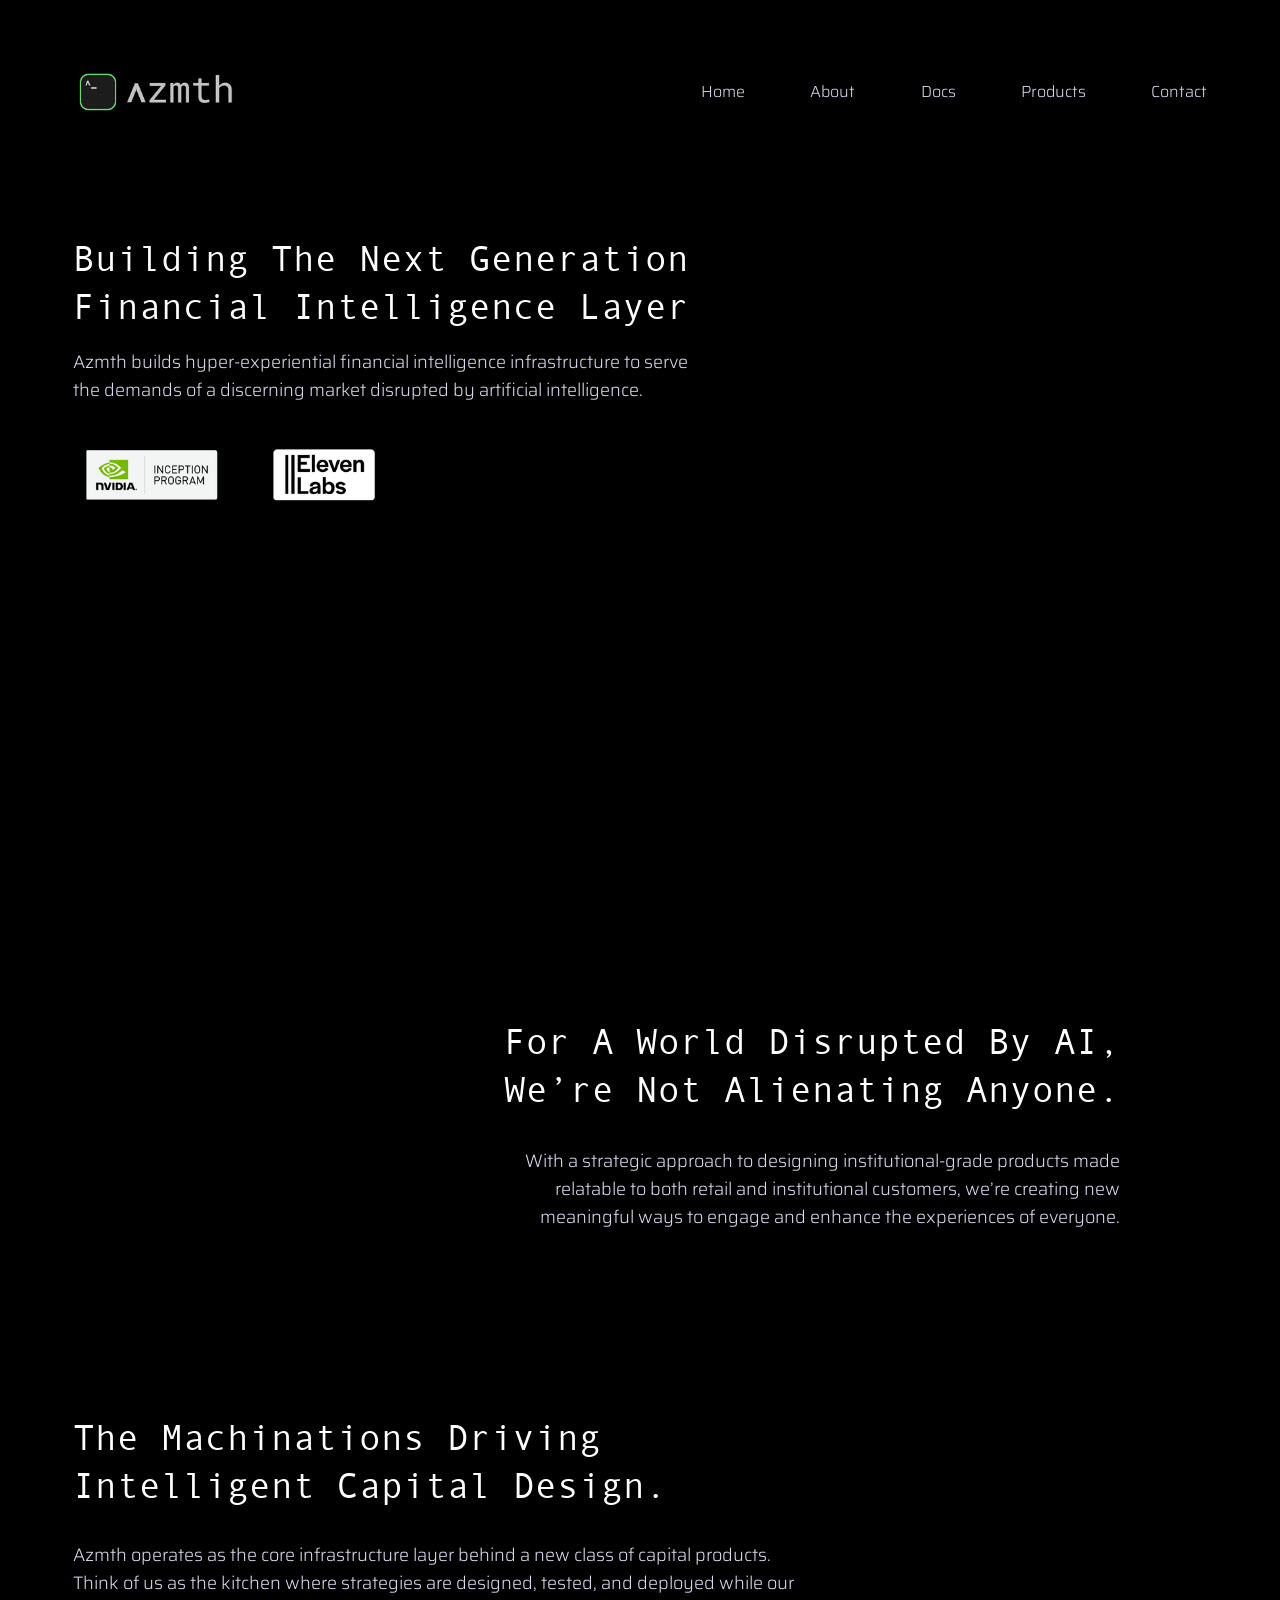
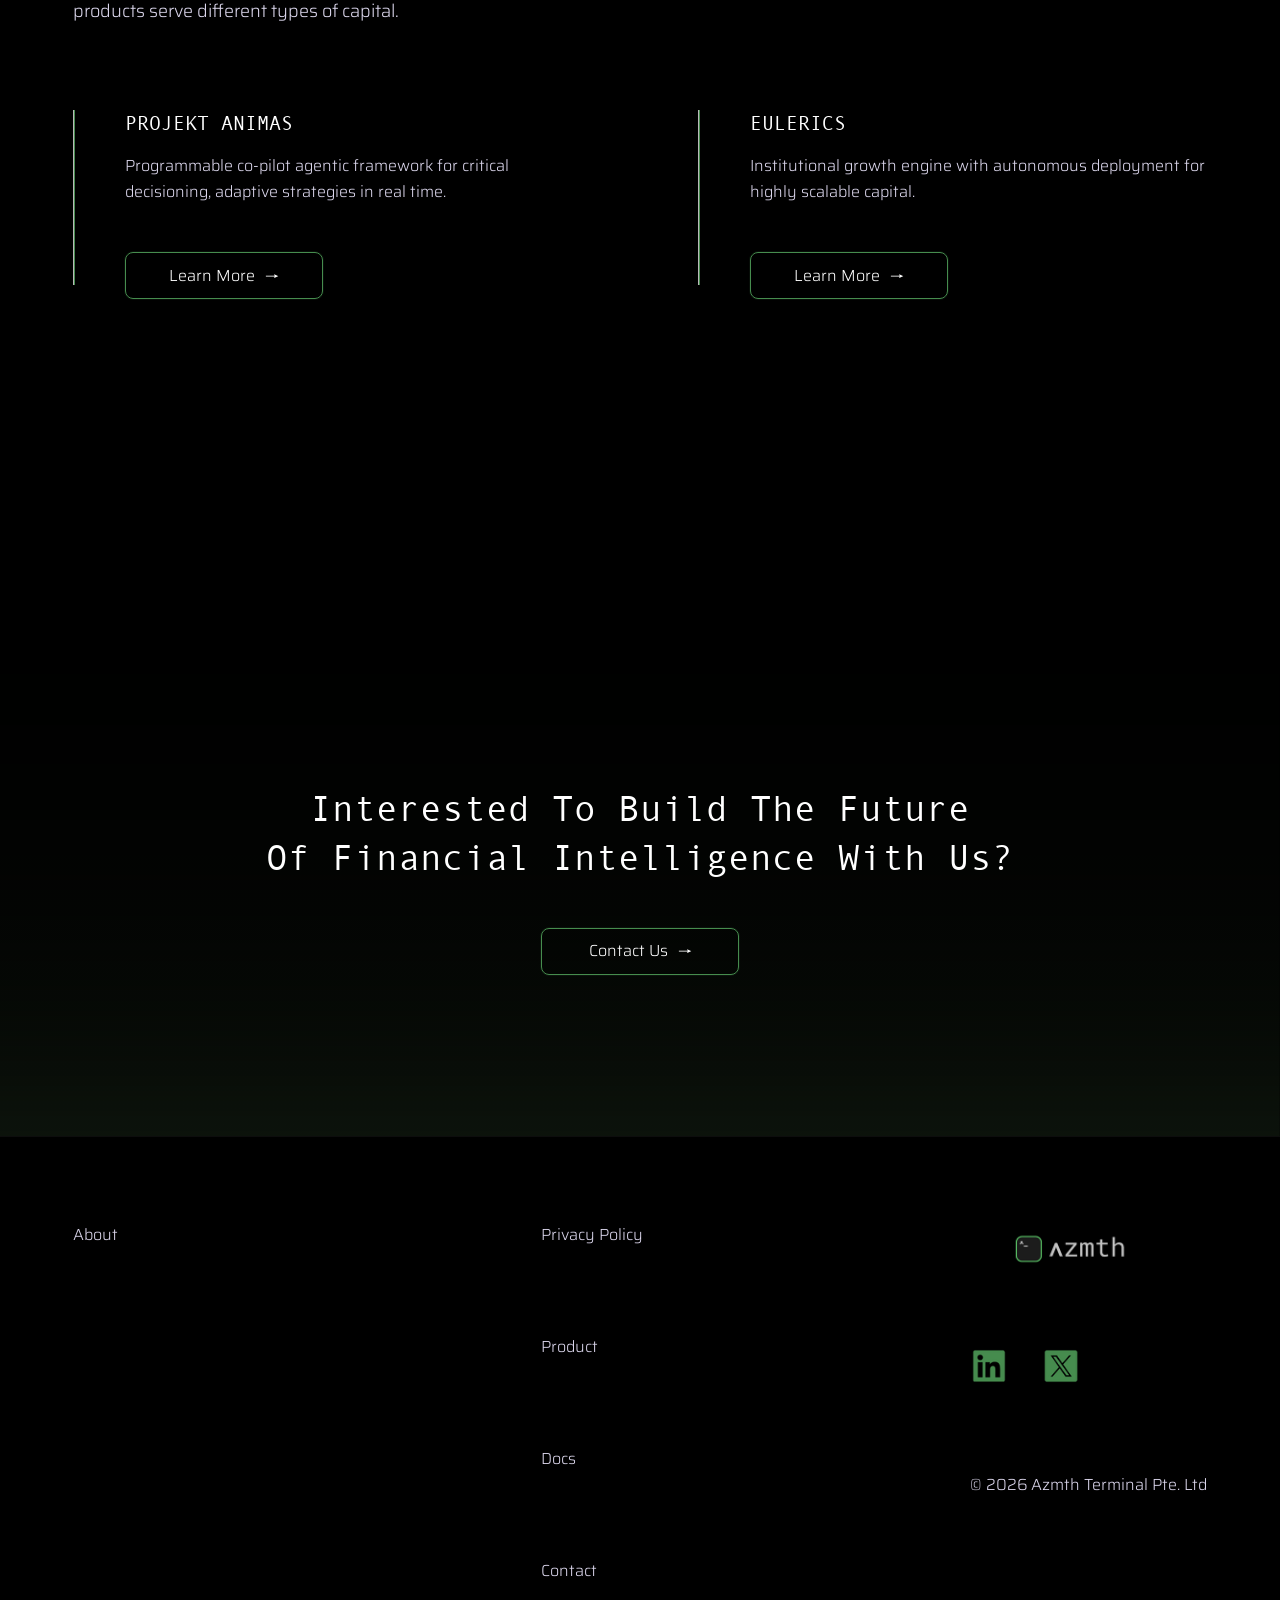
==== index.html @ 3da6b67f "fix social links" ====
<!DOCTYPE html>
<html lang="en">
<head>
  <meta charset="utf-8">
  <meta name="viewport" content="width=device-width, initial-scale=1">
  <title>Azmth</title>
  <meta name="description" content="Azmth builds hyper-experiential financial intelligence infrastructure for a market disrupted by artificial intelligence.">
  <meta property="og:title" content="Azmth">
  <meta property="og:description" content="Building the next generation financial intelligence layer.">
  <meta property="og:image" content="assets/azmth/azmth-logo.png">
  <meta property="og:type" content="website">
  <meta name="twitter:card" content="summary_large_image">
  <link rel="preload" href="fonts/andale/andalemono.ttf" as="font" type="font/ttf" crossorigin>
  <link rel="preload" href="fonts/saira/Saira-Light.ttf" as="font" type="font/ttf" crossorigin>
  <link rel="stylesheet" href="css/normalize.css">
  <link rel="stylesheet" href="css/webflow.css">
  <link rel="stylesheet" href="css/azimuth-terminal.webflow.css">
  <link rel="icon" href="images/favicon.png" type="image/png">
  <link rel="apple-touch-icon" href="images/webclip.png">
</head>
<body>
  <header class="site-header" aria-label="Primary navigation">
    <a class="brand" href="#home" aria-label="Azmth home">
      <img src="assets/azmth/azmth-logo.png" alt="Azmth">
    </a>
    <button class="nav-toggle" type="button" aria-label="Toggle navigation" aria-expanded="false">
      <span></span>
      <span></span>
    </button>
    <nav class="site-nav" aria-label="Main">
      <a href="#home">Home</a>
      <a href="#about">About</a>
      <a href="https://azmth.gitbook.io/azmth-terminal" target="_blank" rel="noreferrer">Docs</a>
      <a href="#products">Products</a>
      <a href="mailto:noone@azmth.ai">Contact</a>
    </nav>
  </header>

  <main id="home">
    <section class="hero-section" aria-labelledby="hero-title">
      <div class="hero-copy">
        <h1 id="hero-title"><span class="copy-line">Building The Next Generation</span><span class="copy-line">Financial Intelligence Layer</span></h1>
        <p><span class="copy-line">Azmth builds hyper-experiential financial intelligence infrastructure to serve</span><span class="copy-line">the demands of a discerning market disrupted by artificial intelligence.</span></p>
        <div class="partner-logos" aria-label="Partner logos">
          <img src="assets/azmth/nvidia-logo.png" alt="NVIDIA Inception Program">
          <img src="assets/azmth/elevenlabs-logo.png" alt="ElevenLabs">
        </div>
      </div>
      <div class="hero-mark" aria-hidden="true">
        <video src="assets/azmth/video-icon-loop.mp4" autoplay muted loop playsinline preload="auto"></video>
      </div>
    </section>

    <section id="about" class="statement-section" aria-labelledby="about-title">
      <div class="statement-copy">
        <h2 id="about-title"><span class="copy-line">For A World Disrupted By AI,</span><span class="copy-line">We&rsquo;re Not Alienating Anyone.</span></h2>
        <p><span class="copy-line">With a strategic approach to designing institutional-grade products made</span><span class="copy-line">relatable to both retail and institutional customers, we&rsquo;re creating new</span><span class="copy-line">meaningful ways to engage and enhance the experiences of everyone.</span></p>
      </div>
    </section>

    <section id="products" class="products-section" aria-labelledby="products-title">
      <div class="section-intro">
        <h2 id="products-title"><span class="copy-line">The Machinations Driving</span><span class="copy-line">Intelligent Capital Design.</span></h2>
        <p><span class="copy-line">Azmth operates as the core infrastructure layer behind a new class of capital products.</span><span class="copy-line">Think of us as the kitchen where strategies are designed, tested, and deployed while our</span><span class="copy-line">products serve different types of capital.</span></p>
      </div>
      <div class="product-grid">
        <article class="product-item">
          <h3>Projekt Animas</h3>
          <p>Programmable co-pilot agentic framework for critical decisioning, adaptive strategies in real time.</p>
          <a class="outline-button" href="mailto:noone@azmth.ai?subject=Projekt%20Animas">Learn More <span aria-hidden="true">&rarr;</span></a>
        </article>
        <article class="product-item">
          <h3>EULERICS</h3>
          <p>Institutional growth engine with autonomous deployment for highly scalable capital.</p>
          <a class="outline-button" href="mailto:noone@azmth.ai?subject=EULERICS">Learn More <span aria-hidden="true">&rarr;</span></a>
        </article>
      </div>
    </section>

    <section id="contact" class="contact-section" aria-labelledby="contact-title">
      <div class="contact-inner">
        <h2 id="contact-title"><span class="copy-line">Interested To Build The Future</span><span class="copy-line">Of Financial Intelligence With Us?</span></h2>
        <a class="outline-button" href="mailto:noone@azmth.ai">Contact Us <span aria-hidden="true">&rarr;</span></a>
      </div>
    </section>
  </main>

  <footer class="site-footer">
    <nav class="footer-column footer-column-primary" aria-label="Footer primary">
      <a href="#about">About</a>
    </nav>
    <nav class="footer-column footer-column-links" aria-label="Footer secondary">
      <a class="privacy-trigger" href="#privacy-policy">Privacy Policy</a>
      <a href="#products">Product</a>
      <a href="https://azmth.gitbook.io/azmth-terminal" target="_blank" rel="noreferrer">Docs</a>
      <a href="mailto:noone@azmth.ai">Contact</a>
    </nav>
    <div class="footer-brand">
      <img src="assets/azmth/azmth-logo.png" alt="Azmth">
      <div class="social-links" aria-label="Social links">
        <a href="https://www.linkedin.com/company/azmuth-terminal/posts/?feedView=all" target="_blank" rel="noreferrer" aria-label="LinkedIn"><img src="assets/azmth/linkedin-icon.png" alt=""></a>
        <a href="https://x.com/azmth_ai" target="_blank" rel="noreferrer" aria-label="X"><img src="assets/azmth/x-icon.png" alt=""></a>
      </div>
      <p>&copy; 2026 Azmth Terminal Pte. Ltd</p>
    </div>
  </footer>

  <div id="privacy-policy" class="privacy-dialog" role="dialog" aria-modal="true" aria-labelledby="privacy-title">
    <div class="privacy-dialog-inner">
      <a class="privacy-close" href="#" aria-label="Close privacy policy">&times;</a>
      <h2 id="privacy-title">Privacy Policy</h2>
      <p>Azmth Terminal Pte. Ltd respects your privacy. This site collects only the information needed to operate the website, respond to enquiries, and improve our services.</p>
      <p>If you contact us by email, we use your email address and message only to reply to your request. We do not sell personal information.</p>
      <p>For privacy questions, contact <a href="mailto:noone@azmth.ai">noone@azmth.ai</a>.</p>
    </div>
  </div>

  <script>
    const toggle = document.querySelector('.nav-toggle');
    const nav = document.querySelector('.site-nav');

    toggle.addEventListener('click', () => {
      const isOpen = toggle.getAttribute('aria-expanded') === 'true';
      toggle.setAttribute('aria-expanded', String(!isOpen));
      nav.classList.toggle('is-open', !isOpen);
    });

    nav.addEventListener('click', (event) => {
      if (event.target.tagName === 'A') {
        toggle.setAttribute('aria-expanded', 'false');
        nav.classList.remove('is-open');
      }
    });

  </script>
</body>
</html>
---- css/webflow.css ----
@font-face {
  font-family: 'webflow-icons';
  src: url("[data-uri]") format('truetype');
  font-weight: normal;
  font-style: normal;
}
[class^="w-icon-"],
[class*=" w-icon-"] {
  /* use !important to prevent issues with browser extensions that change fonts */
  font-family: 'webflow-icons' !important;
  speak: none;
  font-style: normal;
  font-weight: normal;
  font-variant: normal;
  text-transform: none;
  line-height: 1;
  /* Better Font Rendering =========== */
  -webkit-font-smoothing: antialiased;
  -moz-osx-font-smoothing: grayscale;
}
.w-icon-slider-right:before {
  content: "\e600";
}
.w-icon-slider-left:before {
  content: "\e601";
}
.w-icon-nav-menu:before {
  content: "\e602";
}
.w-icon-arrow-down:before,
.w-icon-dropdown-toggle:before {
  content: "\e603";
}
.w-icon-file-upload-remove:before {
  content: "\e900";
}
.w-icon-file-upload-icon:before {
  content: "\e903";
}
* {
  -webkit-box-sizing: border-box;
  -moz-box-sizing: border-box;
  box-sizing: border-box;
}
html {
  height: 100%;
}
body {
  margin: 0;
  min-height: 100%;
  background-color: #fff;
  font-family: Arial, sans-serif;
  font-size: 14px;
  line-height: 20px;
  color: #333;
}
img {
  max-width: 100%;
  vertical-align: middle;
  display: inline-block;
}
html.w-mod-touch * {
  background-attachment: scroll !important;
}
.w-block {
  display: block;
}
.w-inline-block {
  max-width: 100%;
  display: inline-block;
}
.w-clearfix:before,
.w-clearfix:after {
  content: " ";
  display: table;
  grid-column-start: 1;
  grid-row-start: 1;
  grid-column-end: 2;
  grid-row-end: 2;
}
.w-clearfix:after {
  clear: both;
}
.w-hidden {
  display: none;
}
.w-button {
  display: inline-block;
  padding: 9px 15px;
  background-color: #3898EC;
  color: white;
  border: 0;
  line-height: inherit;
  text-decoration: none;
  cursor: pointer;
  border-radius: 0;
}
input.w-button {
  -webkit-appearance: button;
}
html[data-w-dynpage] [data-w-cloak] {
  color: transparent !important;
}
.w-code-block {
  margin: unset;
}
pre.w-code-block code {
  all: inherit;
}
.w-optimization {
  display: contents;
}
.w-webflow-badge,
.w-webflow-badge > img {
  box-sizing: unset;
  width: unset;
  height: unset;
  max-height: unset;
  max-width: unset;
  min-height: unset;
  min-width: unset;
  margin: unset;
  padding: unset;
  float: unset;
  clear: unset;
  border: unset;
  border-radius: unset;
  background: unset;
  background-image: unset;
  background-position: unset;
  background-size: unset;
  background-repeat: unset;
  background-origin: unset;
  background-clip: unset;
  background-attachment: unset;
  background-color: unset;
  box-shadow: unset;
  transform: unset;
  transition: unset;
  direction: unset;
  font-family: unset;
  font-weight: unset;
  color: unset;
  font-size: unset;
  line-height: unset;
  font-style: unset;
  font-variant: unset;
  text-align: unset;
  letter-spacing: unset;
  text-decoration: unset;
  text-indent: unset;
  text-transform: unset;
  list-style-type: unset;
  text-shadow: unset;
  vertical-align: unset;
  cursor: unset;
  white-space: unset;
  word-break: unset;
  word-spacing: unset;
  word-wrap: unset;
}
.w-webflow-badge {
  position: fixed !important;
  display: inline-block !important;
  visibility: visible !important;
  opacity: 1 !important;
  z-index: 2147483647 !important;
  top: auto !important;
  right: 12px !important;
  bottom: 12px !important;
  left: auto !important;
  color: #aaadb0 !important;
  background-color: #fff !important;
  border-radius: 3px !important;
  padding: 6px !important;
  font-size: 12px !important;
  line-height: 14px !important;
  text-decoration: none !important;
  transform: none !important;
  margin: 0 !important;
  width: auto !important;
  height: auto !important;
  overflow: unset !important;
  white-space: nowrap;
  box-shadow: 0 0 0 1px rgba(0, 0, 0, 0.1), 0px 1px 3px rgba(0, 0, 0, 0.1);
  cursor: pointer;
}
.w-webflow-badge > img {
  position: unset;
  display: inline-block !important;
  visibility: unset !important;
  opacity: 1 !important;
  vertical-align: middle !important;
}
h1,
h2,
h3,
h4,
h5,
h6 {
  font-weight: bold;
  margin-bottom: 10px;
}
h1 {
  font-size: 38px;
  line-height: 44px;
  margin-top: 20px;
}
h2 {
  font-size: 32px;
  line-height: 36px;
  margin-top: 20px;
}
h3 {
  font-size: 24px;
  line-height: 30px;
  margin-top: 20px;
}
h4 {
  font-size: 18px;
  line-height: 24px;
  margin-top: 10px;
}
h5 {
  font-size: 14px;
  line-height: 20px;
  margin-top: 10px;
}
h6 {
  font-size: 12px;
  line-height: 18px;
  margin-top: 10px;
}
p {
  margin-top: 0;
  margin-bottom: 10px;
}
blockquote {
  margin: 0 0 10px 0;
  padding: 10px 20px;
  border-left: 5px solid #E2E2E2;
  font-size: 18px;
  line-height: 22px;
}
figure {
  margin: 0;
  margin-bottom: 10px;
}
figcaption {
  margin-top: 5px;
  text-align: center;
}
ul,
ol {
  margin-top: 0px;
  margin-bottom: 10px;
  padding-left: 40px;
}
.w-list-unstyled {
  padding-left: 0;
  list-style: none;
}
.w-embed:before,
.w-embed:after {
  content: " ";
  display: table;
  grid-column-start: 1;
  grid-row-start: 1;
  grid-column-end: 2;
  grid-row-end: 2;
}
.w-embed:after {
  clear: both;
}
.w-video {
  width: 100%;
  position: relative;
  padding: 0;
}
.w-video iframe,
.w-video object,
.w-video embed {
  position: absolute;
  top: 0;
  left: 0;
  width: 100%;
  height: 100%;
  border: none;
}
fieldset {
  padding: 0;
  margin: 0;
  border: 0;
}
button,
[type='button'],
[type='reset'] {
  border: 0;
  cursor: pointer;
  -webkit-appearance: button;
}
.w-form {
  margin: 0 0 15px;
}
.w-form-done {
  display: none;
  padding: 20px;
  text-align: center;
  background-color: #dddddd;
}
.w-form-fail {
  display: none;
  margin-top: 10px;
  padding: 10px;
  background-color: #ffdede;
}
label {
  display: block;
  margin-bottom: 5px;
  font-weight: bold;
}
.w-input,
.w-select {
  display: block;
  width: 100%;
  height: 38px;
  padding: 8px 12px;
  margin-bottom: 10px;
  font-size: 14px;
  line-height: 1.42857143;
  color: #333333;
  vertical-align: middle;
  background-color: #ffffff;
  border: 1px solid #cccccc;
}
.w-input::placeholder,
.w-select::placeholder {
  color: #999;
}
.w-input:focus,
.w-select:focus {
  border-color: #3898EC;
  outline: 0;
}
.w-input[disabled],
.w-select[disabled],
.w-input[readonly],
.w-select[readonly],
fieldset[disabled] .w-input,
fieldset[disabled] .w-select {
  cursor: not-allowed;
}
.w-input[disabled]:not(.w-input-disabled),
.w-select[disabled]:not(.w-input-disabled),
.w-input[readonly],
.w-select[readonly],
fieldset[disabled]:not(.w-input-disabled) .w-input,
fieldset[disabled]:not(.w-input-disabled) .w-select {
  background-color: #eeeeee;
}
textarea.w-input,
textarea.w-select {
  height: auto;
}
.w-select {
  background-color: #f3f3f3;
}
.w-select[multiple] {
  height: auto;
}
.w-form-label {
  display: inline-block;
  cursor: pointer;
  font-weight: normal;
  margin-bottom: 0px;
}
.w-radio {
  display: block;
  margin-bottom: 5px;
  padding-left: 20px;
}
.w-radio:before,
.w-radio:after {
  content: " ";
  display: table;
  grid-column-start: 1;
  grid-row-start: 1;
  grid-column-end: 2;
  grid-row-end: 2;
}
.w-radio:after {
  clear: both;
}
.w-radio-input {
  margin: 4px 0 0;
  line-height: normal;
  float: left;
  margin-left: -20px;
}
.w-radio-input {
  margin-top: 3px;
}
.w-file-upload {
  display: block;
  margin-bottom: 10px;
}
.w-file-upload-input {
  width: 0.1px;
  height: 0.1px;
  opacity: 0;
  overflow: hidden;
  position: absolute;
  z-index: -100;
}
.w-file-upload-default,
.w-file-upload-uploading,
.w-file-upload-success {
  display: inline-block;
  color: #333333;
}
.w-file-upload-error {
  display: block;
  margin-top: 10px;
}
.w-file-upload-default.w-hidden,
.w-file-upload-uploading.w-hidden,
.w-file-upload-error.w-hidden,
.w-file-upload-success.w-hidden {
  display: none;
}
.w-file-upload-uploading-btn {
  display: flex;
  font-size: 14px;
  font-weight: normal;
  cursor: pointer;
  margin: 0;
  padding: 8px 12px;
  border: 1px solid #cccccc;
  background-color: #fafafa;
}
.w-file-upload-file {
  display: flex;
  flex-grow: 1;
  justify-content: space-between;
  margin: 0;
  padding: 8px 9px 8px 11px;
  border: 1px solid #cccccc;
  background-color: #fafafa;
}
.w-file-upload-file-name {
  font-size: 14px;
  font-weight: normal;
  display: block;
}
.w-file-remove-link {
  margin-top: 3px;
  margin-left: 10px;
  width: auto;
  height: auto;
  padding: 3px;
  display: block;
  cursor: pointer;
}
.w-icon-file-upload-remove {
  margin: auto;
  font-size: 10px;
}
.w-file-upload-error-msg {
  display: inline-block;
  color: #ea384c;
  padding: 2px 0;
}
.w-file-upload-info {
  display: inline-block;
  line-height: 38px;
  padding: 0 12px;
}
.w-file-upload-label {
  display: inline-block;
  font-size: 14px;
  font-weight: normal;
  cursor: pointer;
  margin: 0;
  padding: 8px 12px;
  border: 1px solid #cccccc;
  background-color: #fafafa;
}
.w-icon-file-upload-icon,
.w-icon-file-upload-uploading {
  display: inline-block;
  margin-right: 8px;
  width: 20px;
}
.w-icon-file-upload-uploading {
  height: 20px;
}
.w-container {
  margin-left: auto;
  margin-right: auto;
  max-width: 940px;
}
.w-container:before,
.w-container:after {
  content: " ";
  display: table;
  grid-column-start: 1;
  grid-row-start: 1;
  grid-column-end: 2;
  grid-row-end: 2;
}
.w-container:after {
  clear: both;
}
.w-container .w-row {
  margin-left: -10px;
  margin-right: -10px;
}
.w-row:before,
.w-row:after {
  content: " ";
  display: table;
  grid-column-start: 1;
  grid-row-start: 1;
  grid-column-end: 2;
  grid-row-end: 2;
}
.w-row:after {
  clear: both;
}
.w-row .w-row {
  margin-left: 0;
  margin-right: 0;
}
.w-col {
  position: relative;
  float: left;
  width: 100%;
  min-height: 1px;
  padding-left: 10px;
  padding-right: 10px;
}
.w-col .w-col {
  padding-left: 0;
  padding-right: 0;
}
.w-col-1 {
  width: 8.33333333%;
}
.w-col-2 {
  width: 16.66666667%;
}
.w-col-3 {
  width: 25%;
}
.w-col-4 {
  width: 33.33333333%;
}
.w-col-5 {
  width: 41.66666667%;
}
.w-col-6 {
  width: 50%;
}
.w-col-7 {
  width: 58.33333333%;
}
.w-col-8 {
  width: 66.66666667%;
}
.w-col-9 {
  width: 75%;
}
.w-col-10 {
  width: 83.33333333%;
}
.w-col-11 {
  width: 91.66666667%;
}
.w-col-12 {
  width: 100%;
}
.w-hidden-main {
  display: none !important;
}
@media screen and (max-width: 991px) {
  .w-container {
    max-width: 728px;
  }
  .w-hidden-main {
    display: inherit !important;
  }
  .w-hidden-medium {
    display: none !important;
  }
  .w-col-medium-1 {
    width: 8.33333333%;
  }
  .w-col-medium-2 {
    width: 16.66666667%;
  }
  .w-col-medium-3 {
    width: 25%;
  }
  .w-col-medium-4 {
    width: 33.33333333%;
  }
  .w-col-medium-5 {
    width: 41.66666667%;
  }
  .w-col-medium-6 {
    width: 50%;
  }
  .w-col-medium-7 {
    width: 58.33333333%;
  }
  .w-col-medium-8 {
    width: 66.66666667%;
  }
  .w-col-medium-9 {
    width: 75%;
  }
  .w-col-medium-10 {
    width: 83.33333333%;
  }
  .w-col-medium-11 {
    width: 91.66666667%;
  }
  .w-col-medium-12 {
    width: 100%;
  }
  .w-col-stack {
    width: 100%;
    left: auto;
    right: auto;
  }
}
@media screen and (max-width: 767px) {
  .w-hidden-main {
    display: inherit !important;
  }
  .w-hidden-medium {
    display: inherit !important;
  }
  .w-hidden-small {
    display: none !important;
  }
  .w-row,
  .w-container .w-row {
    margin-left: 0;
    margin-right: 0;
  }
  .w-col {
    width: 100%;
    left: auto;
    right: auto;
  }
  .w-col-small-1 {
    width: 8.33333333%;
  }
  .w-col-small-2 {
    width: 16.66666667%;
  }
  .w-col-small-3 {
    width: 25%;
  }
  .w-col-small-4 {
    width: 33.33333333%;
  }
  .w-col-small-5 {
    width: 41.66666667%;
  }
  .w-col-small-6 {
    width: 50%;
  }
  .w-col-small-7 {
    width: 58.33333333%;
  }
  .w-col-small-8 {
    width: 66.66666667%;
  }
  .w-col-small-9 {
    width: 75%;
  }
  .w-col-small-10 {
    width: 83.33333333%;
  }
  .w-col-small-11 {
    width: 91.66666667%;
  }
  .w-col-small-12 {
    width: 100%;
  }
}
@media screen and (max-width: 479px) {
  .w-container {
    max-width: none;
  }
  .w-hidden-main {
    display: inherit !important;
  }
  .w-hidden-medium {
    display: inherit !important;
  }
  .w-hidden-small {
    display: inherit !important;
  }
  .w-hidden-tiny {
    display: none !important;
  }
  .w-col {
    width: 100%;
  }
  .w-col-tiny-1 {
    width: 8.33333333%;
  }
  .w-col-tiny-2 {
    width: 16.66666667%;
  }
  .w-col-tiny-3 {
    width: 25%;
  }
  .w-col-tiny-4 {
    width: 33.33333333%;
  }
  .w-col-tiny-5 {
    width: 41.66666667%;
  }
  .w-col-tiny-6 {
    width: 50%;
  }
  .w-col-tiny-7 {
    width: 58.33333333%;
  }
  .w-col-tiny-8 {
    width: 66.66666667%;
  }
  .w-col-tiny-9 {
    width: 75%;
  }
  .w-col-tiny-10 {
    width: 83.33333333%;
  }
  .w-col-tiny-11 {
    width: 91.66666667%;
  }
  .w-col-tiny-12 {
    width: 100%;
  }
}
.w-widget {
  position: relative;
}
.w-widget-map {
  width: 100%;
  height: 400px;
}
.w-widget-map label {
  width: auto;
  display: inline;
}
.w-widget-map img {
  max-width: inherit;
}
.w-widget-map .gm-style-iw {
  text-align: center;
}
.w-widget-map .gm-style-iw > button {
  display: none !important;
}
.w-widget-twitter {
  overflow: hidden;
}
.w-widget-twitter-count-shim {
  display: inline-block;
  vertical-align: top;
  position: relative;
  width: 28px;
  height: 20px;
  text-align: center;
  background: white;
  border: #758696 solid 1px;
  border-radius: 3px;
}
.w-widget-twitter-count-shim * {
  pointer-events: none;
  user-select: none;
}
.w-widget-twitter-count-shim .w-widget-twitter-count-inner {
  position: relative;
  font-size: 15px;
  line-height: 12px;
  text-align: center;
  color: #999;
  font-family: serif;
}
.w-widget-twitter-count-shim .w-widget-twitter-count-clear {
  position: relative;
  display: block;
}
.w-widget-twitter-count-shim.w--large {
  width: 36px;
  height: 28px;
}
.w-widget-twitter-count-shim.w--large .w-widget-twitter-count-inner {
  font-size: 18px;
  line-height: 18px;
}
.w-widget-twitter-count-shim:not(.w--vertical) {
  margin-left: 5px;
  margin-right: 8px;
}
.w-widget-twitter-count-shim:not(.w--vertical).w--large {
  margin-left: 6px;
}
.w-widget-twitter-count-shim:not(.w--vertical):before,
.w-widget-twitter-count-shim:not(.w--vertical):after {
  top: 50%;
  left: 0;
  border: solid transparent;
  content: ' ';
  height: 0;
  width: 0;
  position: absolute;
  pointer-events: none;
}
.w-widget-twitter-count-shim:not(.w--vertical):before {
  border-color: rgba(117, 134, 150, 0);
  border-right-color: #5d6c7b;
  border-width: 4px;
  margin-left: -9px;
  margin-top: -4px;
}
.w-widget-twitter-count-shim:not(.w--vertical).w--large:before {
  border-width: 5px;
  margin-left: -10px;
  margin-top: -5px;
}
.w-widget-twitter-count-shim:not(.w--vertical):after {
  border-color: rgba(255, 255, 255, 0);
  border-right-color: white;
  border-width: 4px;
  margin-left: -8px;
  margin-top: -4px;
}
.w-widget-twitter-count-shim:not(.w--vertical).w--large:after {
  border-width: 5px;
  margin-left: -9px;
  margin-top: -5px;
}
.w-widget-twitter-count-shim.w--vertical {
  width: 61px;
  height: 33px;
  margin-bottom: 8px;
}
.w-widget-twitter-count-shim.w--vertical:before,
.w-widget-twitter-count-shim.w--vertical:after {
  top: 100%;
  left: 50%;
  border: solid transparent;
  content: ' ';
  height: 0;
  width: 0;
  position: absolute;
  pointer-events: none;
}
.w-widget-twitter-count-shim.w--vertical:before {
  border-color: rgba(117, 134, 150, 0);
  border-top-color: #5d6c7b;
  border-width: 5px;
  margin-left: -5px;
}
.w-widget-twitter-count-shim.w--vertical:after {
  border-color: rgba(255, 255, 255, 0);
  border-top-color: white;
  border-width: 4px;
  margin-left: -4px;
}
.w-widget-twitter-count-shim.w--vertical .w-widget-twitter-count-inner {
  font-size: 18px;
  line-height: 22px;
}
.w-widget-twitter-count-shim.w--vertical.w--large {
  width: 76px;
}
.w-background-video {
  position: relative;
  overflow: hidden;
  height: 500px;
  color: white;
}
.w-background-video > video {
  background-size: cover;
  background-position: 50% 50%;
  position: absolute;
  margin: auto;
  width: 100%;
  height: 100%;
  right: -100%;
  bottom: -100%;
  top: -100%;
  left: -100%;
  object-fit: cover;
  z-index: -100;
}
.w-background-video > video::-webkit-media-controls-start-playback-button {
  display: none !important;
  -webkit-appearance: none;
}
.w-background-video--control {
  position: absolute;
  bottom: 1em;
  right: 1em;
  background-color: transparent;
  padding: 0;
}
.w-background-video--control > [hidden] {
  display: none !important;
}
.w-slider {
  position: relative;
  height: 300px;
  text-align: center;
  background: #dddddd;
  clear: both;
  -webkit-tap-highlight-color: rgba(0, 0, 0, 0);
  tap-highlight-color: rgba(0, 0, 0, 0);
}
.w-slider-mask {
  position: relative;
  display: block;
  overflow: hidden;
  z-index: 1;
  left: 0;
  right: 0;
  height: 100%;
  white-space: nowrap;
}
.w-slide {
  position: relative;
  display: inline-block;
  vertical-align: top;
  width: 100%;
  height: 100%;
  white-space: normal;
  text-align: left;
}
.w-slider-nav {
  position: absolute;
  z-index: 2;
  top: auto;
  right: 0;
  bottom: 0;
  left: 0;
  margin: auto;
  padding-top: 10px;
  height: 40px;
  text-align: center;
  -webkit-tap-highlight-color: rgba(0, 0, 0, 0);
  tap-highlight-color: rgba(0, 0, 0, 0);
}
.w-slider-nav.w-round > div {
  border-radius: 100%;
}
.w-slider-nav.w-num > div {
  width: auto;
  height: auto;
  padding: 0.2em 0.5em;
  font-size: inherit;
  line-height: inherit;
}
.w-slider-nav.w-shadow > div {
  box-shadow: 0 0 3px rgba(51, 51, 51, 0.4);
}
.w-slider-nav-invert {
  color: #fff;
}
.w-slider-nav-invert > div {
  background-color: rgba(34, 34, 34, 0.4);
}
.w-slider-nav-invert > div.w-active {
  background-color: #222;
}
.w-slider-dot {
  position: relative;
  display: inline-block;
  width: 1em;
  height: 1em;
  background-color: rgba(255, 255, 255, 0.4);
  cursor: pointer;
  margin: 0 3px 0.5em;
  transition: background-color 100ms, color 100ms;
}
.w-slider-dot.w-active {
  background-color: #fff;
}
.w-slider-dot:focus {
  outline: none;
  box-shadow: 0px 0px 0px 2px #fff;
}
.w-slider-dot:focus.w-active {
  box-shadow: none;
}
.w-slider-arrow-left,
.w-slider-arrow-right {
  position: absolute;
  width: 80px;
  top: 0;
  right: 0;
  bottom: 0;
  left: 0;
  margin: auto;
  cursor: pointer;
  overflow: hidden;
  color: white;
  font-size: 40px;
  -webkit-tap-highlight-color: rgba(0, 0, 0, 0);
  tap-highlight-color: rgba(0, 0, 0, 0);
  user-select: none;
}
.w-slider-arrow-left [class^='w-icon-'],
.w-slider-arrow-right [class^='w-icon-'],
.w-slider-arrow-left [class*=' w-icon-'],
.w-slider-arrow-right [class*=' w-icon-'] {
  position: absolute;
}
.w-slider-arrow-left:focus,
.w-slider-arrow-right:focus {
  outline: 0;
}
.w-slider-arrow-left {
  z-index: 3;
  right: auto;
}
.w-slider-arrow-right {
  z-index: 4;
  left: auto;
}
.w-icon-slider-left,
.w-icon-slider-right {
  top: 0;
  right: 0;
  bottom: 0;
  left: 0;
  margin: auto;
  width: 1em;
  height: 1em;
}
.w-slider-aria-label {
  border: 0;
  clip: rect(0 0 0 0);
  height: 1px;
  margin: -1px;
  overflow: hidden;
  padding: 0;
  position: absolute;
  width: 1px;
}
.w-slider-force-show {
  display: block !important;
}
.w-dropdown {
  display: inline-block;
  position: relative;
  text-align: left;
  margin-left: auto;
  margin-right: auto;
  z-index: 900;
}
.w-dropdown-btn,
.w-dropdown-toggle,
.w-dropdown-link {
  position: relative;
  vertical-align: top;
  text-decoration: none;
  color: #222222;
  padding: 20px;
  text-align: left;
  margin-left: auto;
  margin-right: auto;
  white-space: nowrap;
}
.w-dropdown-toggle {
  user-select: none;
  display: inline-block;
  cursor: pointer;
  padding-right: 40px;
}
.w-dropdown-toggle:focus {
  outline: 0;
}
.w-icon-dropdown-toggle {
  position: absolute;
  top: 0;
  right: 0;
  bottom: 0;
  margin: auto;
  margin-right: 20px;
  width: 1em;
  height: 1em;
}
.w-dropdown-list {
  position: absolute;
  background: #dddddd;
  display: none;
  min-width: 100%;
}
.w-dropdown-list.w--open {
  display: block;
}
.w-dropdown-link {
  padding: 10px 20px;
  display: block;
  color: #222222;
}
.w-dropdown-link.w--current {
  color: #0082f3;
}
.w-dropdown-link:focus {
  outline: 0;
}
@media screen and (max-width: 767px) {
  .w-nav-brand {
    padding-left: 10px;
  }
}
/**
 * ## Note
 * Safari (on both iOS and OS X) does not handle viewport units (vh, vw) well.
 * For example percentage units do not work on descendants of elements that
 * have any dimensions expressed in viewport units. It also doesn’t handle them at
 * all in `calc()`.
 */
/**
 * Wrapper around all lightbox elements
 *
 * 1. Since the lightbox can receive focus, IE also gives it an outline.
 * 2. Fixes flickering on Chrome when a transition is in progress
 *    underneath the lightbox.
 */
.w-lightbox-backdrop {
  cursor: auto;
  font-style: normal;
  letter-spacing: normal;
  list-style: disc;
  text-indent: 0;
  text-shadow: none;
  text-transform: none;
  visibility: visible;
  white-space: normal;
  word-break: normal;
  word-spacing: normal;
  word-wrap: normal;
  position: fixed;
  top: 0;
  right: 0;
  bottom: 0;
  left: 0;
  color: #fff;
  font-family: "Helvetica Neue", Helvetica, Ubuntu, "Segoe UI", Verdana, sans-serif;
  font-size: 17px;
  line-height: 1.2;
  font-weight: 300;
  text-align: center;
  background: rgba(0, 0, 0, 0.9);
  z-index: 2000;
  outline: 0;
  /* 1 */
  opacity: 0;
  -webkit-user-select: none;
  -moz-user-select: none;
  -webkit-tap-highlight-color: transparent;
  -webkit-transform: translate(0, 0);
  /* 2 */
}
/**
 * Neat trick to bind the rubberband effect to our canvas instead of the whole
 * document on iOS. It also prevents a bug that causes the document underneath to scroll.
 */
.w-lightbox-backdrop,
.w-lightbox-container {
  height: 100%;
  overflow: auto;
  -webkit-overflow-scrolling: touch;
}
.w-lightbox-content {
  position: relative;
  height: 100vh;
  overflow: hidden;
}
.w-lightbox-view {
  position: absolute;
  width: 100vw;
  height: 100vh;
  opacity: 0;
}
.w-lightbox-view:before {
  content: "";
  height: 100vh;
}
/* .w-lightbox-content */
.w-lightbox-group,
.w-lightbox-group .w-lightbox-view,
.w-lightbox-group .w-lightbox-view:before {
  height: 86vh;
}
.w-lightbox-frame,
.w-lightbox-view:before {
  display: inline-block;
  vertical-align: middle;
}
/*
 * 1. Remove default margin set by user-agent on the <figure> element.
 */
.w-lightbox-figure {
  position: relative;
  margin: 0;
  /* 1 */
}
.w-lightbox-group .w-lightbox-figure {
  cursor: pointer;
}
/**
 * IE adds image dimensions as width and height attributes on the IMG tag,
 * but we need both width and height to be set to auto to enable scaling.
 */
.w-lightbox-img {
  width: auto;
  height: auto;
  max-width: none;
}
/**
 * 1. Reset if style is set by user on "All Images"
 */
.w-lightbox-image {
  display: block;
  float: none;
  /* 1 */
  max-width: 100vw;
  max-height: 100vh;
}
.w-lightbox-group .w-lightbox-image {
  max-height: 86vh;
}
.w-lightbox-caption {
  position: absolute;
  right: 0;
  bottom: 0;
  left: 0;
  padding: 0.5em 1em;
  background: rgba(0, 0, 0, 0.4);
  text-align: left;
  text-overflow: ellipsis;
  white-space: nowrap;
  overflow: hidden;
}
.w-lightbox-embed {
  position: absolute;
  top: 0;
  right: 0;
  bottom: 0;
  left: 0;
  width: 100%;
  height: 100%;
}
.w-lightbox-control {
  position: absolute;
  top: 0;
  width: 4em;
  background-size: 24px;
  background-repeat: no-repeat;
  background-position: center;
  cursor: pointer;
  -webkit-transition: all 0.3s;
  transition: all 0.3s;
}
.w-lightbox-left {
  display: none;
  bottom: 0;
  left: 0;
  /* <svg xmlns="http://www.w3.org/2000/svg" viewBox="-20 0 24 40" width="24" height="40"><g transform="rotate(45)"><path d="m0 0h5v23h23v5h-28z" opacity=".4"/><path d="m1 1h3v23h23v3h-26z" fill="#fff"/></g></svg> */
  background-image: url("[data-uri]");
}
.w-lightbox-right {
  display: none;
  right: 0;
  bottom: 0;
  /* <svg xmlns="http://www.w3.org/2000/svg" viewBox="-4 0 24 40" width="24" height="40"><g transform="rotate(45)"><path d="m0-0h28v28h-5v-23h-23z" opacity=".4"/><path d="m1 1h26v26h-3v-23h-23z" fill="#fff"/></g></svg> */
  background-image: url("[data-uri]");
}
/*
 * Without specifying the with and height inside the SVG, all versions of IE render the icon too small.
 * The bug does not seem to manifest itself if the elements are tall enough such as the above arrows.
 * (http://stackoverflow.com/questions/16092114/background-size-differs-in-internet-explorer)
 */
.w-lightbox-close {
  right: 0;
  height: 2.6em;
  /* <svg xmlns="http://www.w3.org/2000/svg" viewBox="-4 0 18 17" width="18" height="17"><g transform="rotate(45)"><path d="m0 0h7v-7h5v7h7v5h-7v7h-5v-7h-7z" opacity=".4"/><path d="m1 1h7v-7h3v7h7v3h-7v7h-3v-7h-7z" fill="#fff"/></g></svg> */
  background-image: url("[data-uri]");
  background-size: 18px;
}
/**
 * 1. All IE versions add extra space at the bottom without this.
 */
.w-lightbox-strip {
  position: absolute;
  bottom: 0;
  left: 0;
  right: 0;
  padding: 0 1vh;
  line-height: 0;
  /* 1 */
  white-space: nowrap;
  overflow-x: auto;
  overflow-y: hidden;
}
/*
 * 1. We use content-box to avoid having to do `width: calc(10vh + 2vw)`
 *    which doesn’t work in Safari anyway.
 * 2. Chrome renders images pixelated when switching to GPU. Making sure
 *    the parent is also rendered on the GPU (by setting translate3d for
 *    example) fixes this behavior.
 */
.w-lightbox-item {
  display: inline-block;
  width: 10vh;
  padding: 2vh 1vh;
  box-sizing: content-box;
  /* 1 */
  cursor: pointer;
  -webkit-transform: translate3d(0, 0, 0);
  /* 2 */
}
.w-lightbox-active {
  opacity: 0.3;
}
.w-lightbox-thumbnail {
  position: relative;
  height: 10vh;
  background: #222;
  overflow: hidden;
}
.w-lightbox-thumbnail-image {
  position: absolute;
  top: 0;
  left: 0;
}
.w-lightbox-thumbnail .w-lightbox-tall {
  top: 50%;
  width: 100%;
  -webkit-transform: translate(0, -50%);
  transform: translate(0, -50%);
}
.w-lightbox-thumbnail .w-lightbox-wide {
  left: 50%;
  height: 100%;
  -webkit-transform: translate(-50%, 0);
  transform: translate(-50%, 0);
}
/*
 * Spinner
 *
 * Absolute pixel values are used to avoid rounding errors that would cause
 * the white spinning element to be misaligned with the track.
 */
.w-lightbox-spinner {
  position: absolute;
  top: 50%;
  left: 50%;
  box-sizing: border-box;
  width: 40px;
  height: 40px;
  margin-top: -20px;
  margin-left: -20px;
  border: 5px solid rgba(0, 0, 0, 0.4);
  border-radius: 50%;
  -webkit-animation: spin 0.8s infinite linear;
  animation: spin 0.8s infinite linear;
}
.w-lightbox-spinner:after {
  content: "";
  position: absolute;
  top: -4px;
  right: -4px;
  bottom: -4px;
  left: -4px;
  border: 3px solid transparent;
  border-bottom-color: #fff;
  border-radius: 50%;
}
/*
 * Utility classes
 */
.w-lightbox-hide {
  display: none;
}
.w-lightbox-noscroll {
  overflow: hidden;
}
@media (min-width: 768px) {
  .w-lightbox-content {
    height: 96vh;
    margin-top: 2vh;
  }
  .w-lightbox-view,
  .w-lightbox-view:before {
    height: 96vh;
  }
  /* .w-lightbox-content */
  .w-lightbox-group,
  .w-lightbox-group .w-lightbox-view,
  .w-lightbox-group .w-lightbox-view:before {
    height: 84vh;
  }
  .w-lightbox-image {
    max-width: 96vw;
    max-height: 96vh;
  }
  .w-lightbox-group .w-lightbox-image {
    max-width: 82.3vw;
    max-height: 84vh;
  }
  .w-lightbox-left,
  .w-lightbox-right {
    display: block;
    opacity: 0.5;
  }
  .w-lightbox-close {
    opacity: 0.8;
  }
  .w-lightbox-control:hover {
    opacity: 1;
  }
}
.w-lightbox-inactive,
.w-lightbox-inactive:hover {
  opacity: 0;
}
.w-richtext:before,
.w-richtext:after {
  content: " ";
  display: table;
  grid-column-start: 1;
  grid-row-start: 1;
  grid-column-end: 2;
  grid-row-end: 2;
}
.w-richtext:after {
  clear: both;
}
.w-richtext[contenteditable="true"]:before,
.w-richtext[contenteditable="true"]:after {
  white-space: initial;
}
.w-richtext ol,
.w-richtext ul {
  overflow: hidden;
}
.w-richtext .w-richtext-figure-selected.w-richtext-figure-type-video div:after,
.w-richtext .w-richtext-figure-selected[data-rt-type="video"] div:after {
  outline: 2px solid #2895f7;
}
.w-richtext .w-richtext-figure-selected.w-richtext-figure-type-image div,
.w-richtext .w-richtext-figure-selected[data-rt-type="image"] div {
  outline: 2px solid #2895f7;
}
.w-richtext figure.w-richtext-figure-type-video > div:after,
.w-richtext figure[data-rt-type="video"] > div:after {
  content: '';
  position: absolute;
  display: none;
  left: 0;
  top: 0;
  right: 0;
  bottom: 0;
}
.w-richtext figure {
  position: relative;
  max-width: 60%;
}
.w-richtext figure > div:before {
  cursor: default!important;
}
.w-richtext figure img {
  width: 100%;
}
.w-richtext figure figcaption.w-richtext-figcaption-placeholder {
  opacity: 0.6;
}
.w-richtext figure div {
  /* fix incorrectly sized selection border in the data manager */
  font-size: 0px;
  color: transparent;
}
.w-richtext figure.w-richtext-figure-type-image,
.w-richtext figure[data-rt-type="image"] {
  display: table;
}
.w-richtext figure.w-richtext-figure-type-image > div,
.w-richtext figure[data-rt-type="image"] > div {
  display: inline-block;
}
.w-richtext figure.w-richtext-figure-type-image > figcaption,
.w-richtext figure[data-rt-type="image"] > figcaption {
  display: table-caption;
  caption-side: bottom;
}
.w-richtext figure.w-richtext-figure-type-video,
.w-richtext figure[data-rt-type="video"] {
  width: 60%;
  height: 0;
}
.w-richtext figure.w-richtext-figure-type-video iframe,
.w-richtext figure[data-rt-type="video"] iframe {
  position: absolute;
  top: 0;
  left: 0;
  width: 100%;
  height: 100%;
}
.w-richtext figure.w-richtext-figure-type-video > div,
.w-richtext figure[data-rt-type="video"] > div {
  width: 100%;
}
.w-richtext figure.w-richtext-align-center {
  margin-right: auto;
  margin-left: auto;
  clear: both;
}
.w-richtext figure.w-richtext-align-center.w-richtext-figure-type-image > div,
.w-richtext figure.w-richtext-align-center[data-rt-type="image"] > div {
  max-width: 100%;
}
.w-richtext figure.w-richtext-align-normal {
  clear: both;
}
.w-richtext figure.w-richtext-align-fullwidth {
  width: 100%;
  max-width: 100%;
  text-align: center;
  clear: both;
  display: block;
  margin-right: auto;
  margin-left: auto;
}
.w-richtext figure.w-richtext-align-fullwidth > div {
  display: inline-block;
  /* padding-bottom is used for aspect ratios in video figures
      we want the div to inherit that so hover/selection borders in the designer-canvas
      fit right*/
  padding-bottom: inherit;
}
.w-richtext figure.w-richtext-align-fullwidth > figcaption {
  display: block;
}
.w-richtext figure.w-richtext-align-floatleft {
  float: left;
  margin-right: 15px;
  clear: none;
}
.w-richtext figure.w-richtext-align-floatright {
  float: right;
  margin-left: 15px;
  clear: none;
}
.w-nav {
  position: relative;
  background: #dddddd;
  z-index: 1000;
}
.w-nav:before,
.w-nav:after {
  content: " ";
  display: table;
  grid-column-start: 1;
  grid-row-start: 1;
  grid-column-end: 2;
  grid-row-end: 2;
}
.w-nav:after {
  clear: both;
}
.w-nav-brand {
  position: relative;
  float: left;
  text-decoration: none;
  color: #333333;
}
.w-nav-link {
  position: relative;
  display: inline-block;
  vertical-align: top;
  text-decoration: none;
  color: #222222;
  padding: 20px;
  text-align: left;
  margin-left: auto;
  margin-right: auto;
}
.w-nav-link.w--current {
  color: #0082f3;
}
.w-nav-menu {
  position: relative;
  float: right;
}
[data-nav-menu-open] {
  display: block !important;
  position: absolute;
  top: 100%;
  left: 0;
  right: 0;
  background: #C8C8C8;
  text-align: center;
  overflow: visible;
  min-width: 200px;
}
.w--nav-link-open {
  display: block;
  position: relative;
}
.w-nav-overlay {
  position: absolute;
  overflow: hidden;
  display: none;
  top: 100%;
  left: 0;
  right: 0;
  width: 100%;
}
.w-nav-overlay [data-nav-menu-open] {
  top: 0;
}
.w-nav[data-animation='over-left'] .w-nav-overlay {
  width: auto;
}
.w-nav[data-animation='over-left'] .w-nav-overlay,
.w-nav[data-animation='over-left'] [data-nav-menu-open] {
  right: auto;
  z-index: 1;
  top: 0;
}
.w-nav[data-animation='over-right'] .w-nav-overlay {
  width: auto;
}
.w-nav[data-animation='over-right'] .w-nav-overlay,
.w-nav[data-animation='over-right'] [data-nav-menu-open] {
  left: auto;
  z-index: 1;
  top: 0;
}
.w-nav-button {
  position: relative;
  float: right;
  padding: 18px;
  font-size: 24px;
  display: none;
  cursor: pointer;
  -webkit-tap-highlight-color: rgba(0, 0, 0, 0);
  tap-highlight-color: rgba(0, 0, 0, 0);
  user-select: none;
}
.w-nav-button:focus {
  outline: 0;
}
.w-nav-button.w--open {
  background-color: #C8C8C8;
  color: white;
}
.w-nav[data-collapse='all'] .w-nav-menu {
  display: none;
}
.w-nav[data-collapse='all'] .w-nav-button {
  display: block;
}
.w--nav-dropdown-open {
  display: block;
}
.w--nav-dropdown-toggle-open {
  display: block;
}
.w--nav-dropdown-list-open {
  position: static;
}
@media screen and (max-width: 991px) {
  .w-nav[data-collapse='medium'] .w-nav-menu {
    display: none;
  }
  .w-nav[data-collapse='medium'] .w-nav-button {
    display: block;
  }
}
@media screen and (max-width: 767px) {
  .w-nav[data-collapse='small'] .w-nav-menu {
    display: none;
  }
  .w-nav[data-collapse='small'] .w-nav-button {
    display: block;
  }
  .w-nav-brand {
    padding-left: 10px;
  }
}
@media screen and (max-width: 479px) {
  .w-nav[data-collapse='tiny'] .w-nav-menu {
    display: none;
  }
  .w-nav[data-collapse='tiny'] .w-nav-button {
    display: block;
  }
}
.w-tabs {
  position: relative;
}
.w-tabs:before,
.w-tabs:after {
  content: " ";
  display: table;
  grid-column-start: 1;
  grid-row-start: 1;
  grid-column-end: 2;
  grid-row-end: 2;
}
.w-tabs:after {
  clear: both;
}
.w-tab-menu {
  position: relative;
}
.w-tab-link {
  position: relative;
  display: inline-block;
  vertical-align: top;
  text-decoration: none;
  padding: 9px 30px;
  text-align: left;
  cursor: pointer;
  color: #222222;
  background-color: #dddddd;
}
.w-tab-link.w--current {
  background-color: #C8C8C8;
}
.w-tab-link:focus {
  outline: 0;
}
.w-tab-content {
  position: relative;
  display: block;
  overflow: hidden;
}
.w-tab-pane {
  position: relative;
  display: none;
}
.w--tab-active {
  display: block;
}
@media screen and (max-width: 479px) {
  .w-tab-link {
    display: block;
  }
}
.w-ix-emptyfix:after {
  content: "";
}
@keyframes spin {
  0% {
    transform: rotate(0deg);
  }
  100% {
    transform: rotate(360deg);
  }
}
.w-dyn-empty {
  padding: 10px;
  background-color: #dddddd;
}
.w-dyn-hide {
  display: none !important;
}
.w-dyn-bind-empty {
  display: none !important;
}
.w-condition-invisible {
  display: none !important;
}
.wf-layout-layout {
  display: grid;
}
.w-code-component > * {
  height: 100%;
  width: 100%;
  position: absolute;
  top: 0;
  left: 0;
}
---- css/azimuth-terminal.webflow.css ----
@font-face {
  font-family: "Andale Mono Local";
  src: url("../fonts/andale/andalemono.ttf") format("truetype");
  font-weight: 400;
  font-style: normal;
  font-display: swap;
}

@font-face {
  font-family: "Saira Local";
  src: url("../fonts/saira/Saira-Light.ttf") format("truetype");
  font-weight: 300;
  font-style: normal;
  font-display: swap;
}

@font-face {
  font-family: "Saira Local";
  src: url("../fonts/saira/Saira-Regular.ttf") format("truetype");
  font-weight: 400;
  font-style: normal;
  font-display: swap;
}

:root {
  --bg: #000000;
  --text: #ffffff;
  --muted: #ddd8ee;
  --green: #468c4e;
  --green-soft: rgba(70, 140, 78, 0.42);
  --page-pad: clamp(24px, 5.7vw, 108px);
  --content-max: 1710px;
}

* {
  box-sizing: border-box;
}

html {
  background: var(--bg);
  scroll-behavior: smooth;
}

body {
  min-width: 320px;
  margin: 0;
  color: var(--text);
  background: var(--bg);
  font-family: "Saira Local", Arial, sans-serif;
  font-weight: 300;
  letter-spacing: 0;
}

body::selection {
  color: #000000;
  background: #ffffff;
}

a {
  color: inherit;
  text-decoration: none;
}

img,
video {
  display: block;
  max-width: 100%;
}

.site-header {
  position: fixed;
  z-index: 20;
  top: 0;
  left: 0;
  right: 0;
  display: flex;
  align-items: center;
  justify-content: space-between;
  width: 100%;
  max-width: var(--content-max);
  margin: 0 auto;
  padding: 58px var(--page-pad) 18px;
  background: linear-gradient(180deg, #000000 0%, rgba(0, 0, 0, 0.86) 68%, rgba(0, 0, 0, 0) 100%);
}

.brand {
  width: clamp(150px, 13vw, 236px);
}

.site-nav {
  display: flex;
  align-items: center;
  gap: clamp(34px, 5.1vw, 92px);
  color: var(--muted);
  font-size: 16px;
  font-weight: 300;
  line-height: 1.1;
}

.site-nav a,
.site-footer a {
  transition: color 180ms ease, opacity 180ms ease;
}

.site-nav a:hover,
.site-footer a:hover {
  color: #ffffff;
}

.nav-toggle {
  display: none;
  width: 44px;
  height: 44px;
  padding: 0;
  border: 1px solid var(--green);
  border-radius: 8px;
  background: transparent;
}

.nav-toggle span {
  display: block;
  width: 20px;
  height: 1px;
  margin: 6px auto;
  background: #ffffff;
}

main {
  overflow: hidden;
}

.hero-section,
.statement-section,
.products-section,
.contact-section,
.site-footer {
  width: 100%;
  max-width: var(--content-max);
  margin: 0 auto;
  padding-left: var(--page-pad);
  padding-right: var(--page-pad);
}

.statement-section,
.products-section,
.contact-section {
  scroll-margin-top: 126px;
}

.hero-section {
  position: relative;
  display: flex;
  min-height: 100vh;
  padding-top: 235px;
  padding-bottom: 94px;
}

.hero-copy {
  width: min(1160px, 78vw);
}

h1,
h2,
h3 {
  margin: 0;
  color: var(--text);
  font-family: "Andale Mono Local", "Courier New", monospace;
  font-weight: 400;
  letter-spacing: 0;
}

.copy-line {
  display: block;
}

h1 {
  max-width: 1030px;
  font-size: 36px;
  line-height: 1.34;
}

.hero-copy p,
.statement-copy p,
.section-intro p,
.product-item p {
  margin: 0;
  color: var(--muted);
  font-size: 18px;
  font-weight: 300;
  line-height: 1.55;
}

.hero-copy p {
  max-width: 1090px;
  margin-top: 18px;
}

.partner-logos {
  display: flex;
  align-items: center;
  gap: 30px;
  margin-top: 38px;
}

.partner-logos img {
  width: auto;
  height: 64px;
  border-radius: 5px;
}

.hero-mark {
  position: absolute;
  top: 532px;
  right: clamp(72px, 10.5vw, 180px);
  width: 159px;
  height: 159px;
}

.hero-mark video {
  width: 100%;
  height: 100%;
  object-fit: contain;
  mix-blend-mode: screen;
}

.statement-section {
  display: flex;
  justify-content: center;
  min-height: 48vh;
  padding-top: 118px;
  padding-bottom: 70px;
}

.statement-copy {
  width: min(1070px, 75vw);
  text-align: right;
}

.statement-copy h2 {
  max-width: none;
  font-size: 36px;
  line-height: 1.34;
}

.statement-copy p {
  margin-top: 34px;
}

.products-section {
  min-height: 100vh;
  padding-top: 82px;
  padding-bottom: 128px;
}

.section-intro {
  max-width: 1490px;
}

.section-intro h2 {
  max-width: 1030px;
  font-size: 36px;
  line-height: 1.34;
}

.section-intro p {
  max-width: 1435px;
  margin-top: 32px;
}

.product-grid {
  display: grid;
  grid-template-columns: repeat(2, minmax(0, 1fr));
  gap: clamp(62px, 9vw, 160px);
  margin-top: 84px;
}

.product-item {
  position: relative;
  min-height: 246px;
  padding-left: 52px;
}

.product-item::before {
  content: "";
  position: absolute;
  top: 0;
  left: 0;
  width: 2px;
  height: 175px;
  background: linear-gradient(90deg, rgba(255, 255, 255, 0.72) 0 1px, var(--green) 1px 2px);
}

.product-item h3 {
  font-size: 20px;
  line-height: 1.35;
  text-transform: uppercase;
}

.product-item p {
  max-width: 630px;
  margin-top: 16px;
  font-size: 16px;
  line-height: 1.6;
}

.outline-button {
  display: inline-flex;
  align-items: center;
  justify-content: center;
  width: 198px;
  height: 47px;
  margin-top: 48px;
  padding: 0 18px;
  border: 1px solid var(--green);
  border-radius: 8px;
  color: #ffffff;
  background: rgba(0, 0, 0, 0.2);
  box-shadow: 0 0 0 1px rgba(70, 140, 78, 0.1), 0 0 22px rgba(70, 140, 78, 0);
  font-size: 16px;
  font-weight: 300;
  line-height: 1;
  transition: border-color 180ms ease, box-shadow 180ms ease, background 180ms ease;
}

.outline-button:hover,
.outline-button:focus-visible {
  border-color: #6ec878;
  background: rgba(70, 140, 78, 0.12);
  box-shadow: 0 0 28px var(--green-soft);
}

.outline-button span {
  margin-left: 10px;
}

.contact-section {
  position: relative;
  display: flex;
  align-items: center;
  justify-content: center;
  min-height: 56vh;
  padding-top: 118px;
  padding-bottom: 126px;
  background-image: linear-gradient(180deg, rgba(0, 0, 0, 0.2) 0%, rgba(0, 0, 0, 0.08) 100%), url("../assets/azmth/footer-gradient.png");
  background-position: center;
  background-size: cover;
}

.contact-inner {
  width: min(1160px, 84vw);
  text-align: center;
}

.contact-section h2 {
  font-size: 36px;
  line-height: 1.34;
}

.contact-section .outline-button {
  margin-top: 46px;
}

.site-footer {
  display: grid;
  grid-template-columns: minmax(160px, 1fr) minmax(180px, 0.7fr) minmax(300px, 0.72fr);
  gap: clamp(40px, 10vw, 230px);
  min-height: 420px;
  padding-top: 88px;
  padding-bottom: 82px;
  color: var(--muted);
  font-size: 16px;
  font-weight: 300;
  line-height: 1.25;
  border-top: 1px solid rgba(255, 255, 255, 0.05);
}

.footer-column {
  display: flex;
  flex-direction: column;
  align-items: flex-start;
  gap: 92px;
}

.footer-brand {
  justify-self: end;
}

.footer-brand > img {
  width: 200.7px;
  height: 48px;
  object-fit: contain;
}

.social-links {
  display: flex;
  gap: 34px;
  margin-top: 74px;
}

.social-links a {
  width: 38px;
  height: 38px;
  transition: transform 180ms ease, opacity 180ms ease;
}

.social-links img {
  width: 100%;
  height: 100%;
}

.social-links a:hover {
  transform: translateY(-2px);
}

.footer-brand p {
  margin: 90px 0 0;
  font-size: 16px;
  font-weight: 300;
}

.privacy-dialog {
  position: fixed;
  z-index: 40;
  inset: 0;
  display: none;
  place-items: center;
  width: 100%;
  padding: 24px;
  color: var(--text);
  background: rgba(0, 0, 0, 0.72);
}

.privacy-dialog:target {
  display: grid;
}

.privacy-dialog-inner {
  position: relative;
  width: min(620px, calc(100vw - 48px));
  padding: 38px;
  border: 1px solid var(--green);
  border-radius: 8px;
  background: #050705;
}

.privacy-dialog h2 {
  font-size: 28px;
  line-height: 1.25;
}

.privacy-dialog p {
  margin: 18px 0 0;
  color: var(--muted);
  font-size: 16px;
  line-height: 1.55;
}

.privacy-dialog a {
  color: #ffffff;
  text-decoration: underline;
}

.privacy-close {
  position: absolute;
  top: 14px;
  right: 14px;
  display: inline-flex;
  align-items: center;
  justify-content: center;
  width: 34px;
  height: 34px;
  border: 1px solid rgba(70, 140, 78, 0.75);
  border-radius: 8px;
  color: #ffffff;
  background: transparent;
  font: inherit;
  text-decoration: none;
  cursor: pointer;
}

@media (max-width: 1024px) {
  .site-header {
    padding-top: 38px;
  }

  .site-nav {
    gap: 34px;
  }

  .hero-section {
    padding-top: 180px;
  }

  .hero-copy,
  .statement-copy,
  .contact-inner {
    width: 100%;
  }

  .product-grid {
    gap: 48px;
  }
}

@media (max-width: 760px) {
  .site-header {
    padding-top: 24px;
    padding-bottom: 16px;
  }

  .nav-toggle {
    display: block;
  }

  .site-nav {
    position: absolute;
    top: calc(100% - 8px);
    right: var(--page-pad);
    left: var(--page-pad);
    display: none;
    flex-direction: column;
    align-items: flex-start;
    gap: 22px;
    padding: 22px;
    border: 1px solid rgba(70, 140, 78, 0.7);
    border-radius: 8px;
    background: rgba(0, 0, 0, 0.96);
    box-shadow: 0 20px 45px rgba(0, 0, 0, 0.45);
  }

  .site-nav.is-open {
    display: flex;
  }

  .hero-section {
    min-height: 820px;
    padding-top: 154px;
    padding-bottom: 70px;
  }

  .copy-line {
    display: inline;
  }

  .copy-line + .copy-line::before {
    content: " ";
  }

  h1,
  .statement-copy h2,
  .section-intro h2,
  .contact-section h2 {
    font-size: clamp(28px, 8.6vw, 36px);
    line-height: 1.25;
  }

  .hero-copy p,
  .statement-copy p,
  .section-intro p {
    font-size: 18px;
    line-height: 1.48;
  }

  .product-item p {
    font-size: 16px;
    line-height: 1.6;
  }

  .partner-logos {
    gap: 18px;
    margin-top: 30px;
  }

  .partner-logos img {
    height: 48px;
  }

  .hero-mark {
    top: 532px;
    right: clamp(10px, 2.4vw, 18px);
    width: clamp(132px, 25vw, 159px);
    height: clamp(132px, 25vw, 159px);
  }

  .statement-section,
  .products-section,
  .contact-section {
    min-height: auto;
    padding-top: 88px;
    padding-bottom: 88px;
  }

  .statement-section {
    padding-bottom: 54px;
  }

  .products-section {
    padding-top: 54px;
  }

  .statement-copy {
    text-align: right;
  }

  .product-grid {
    grid-template-columns: 1fr;
    margin-top: 58px;
  }

  .product-item {
    min-height: 0;
    padding-left: 28px;
  }

  .product-item::before {
    height: 175px;
  }

  .outline-button {
    width: 198px;
    height: 47px;
    margin-top: 34px;
  }

  .contact-section {
    background-position: 60% center;
  }

  .site-footer {
    grid-template-columns: 1fr;
    gap: 22px;
    min-height: 0;
    padding-top: 64px;
  }

  .footer-column {
    gap: 22px;
  }

  .footer-brand {
    justify-self: start;
  }

  .footer-brand {
    margin-top: 34px;
  }

  .social-links {
    margin-top: 34px;
  }

  .footer-brand p {
    margin-top: 42px;
  }
}

@media (max-width: 480px) {
  .hero-mark {
    top: 620px;
  }
}
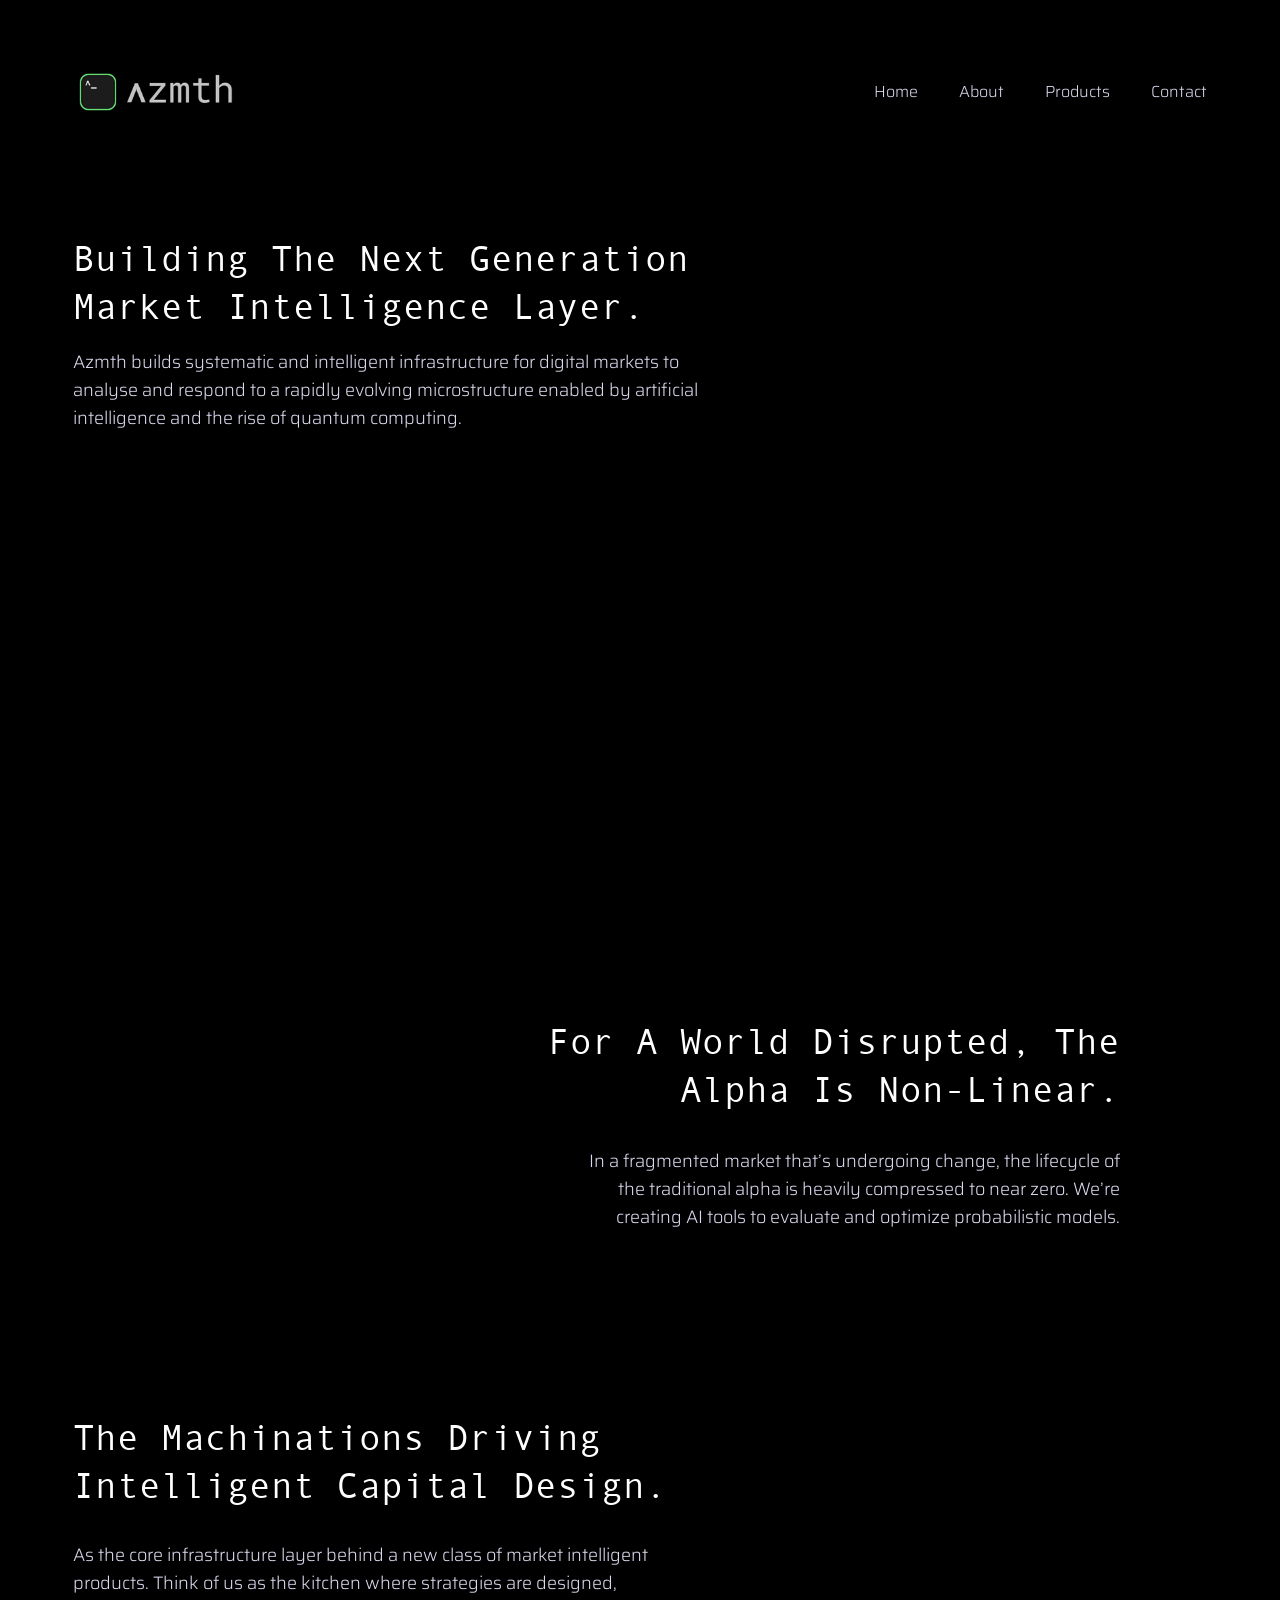
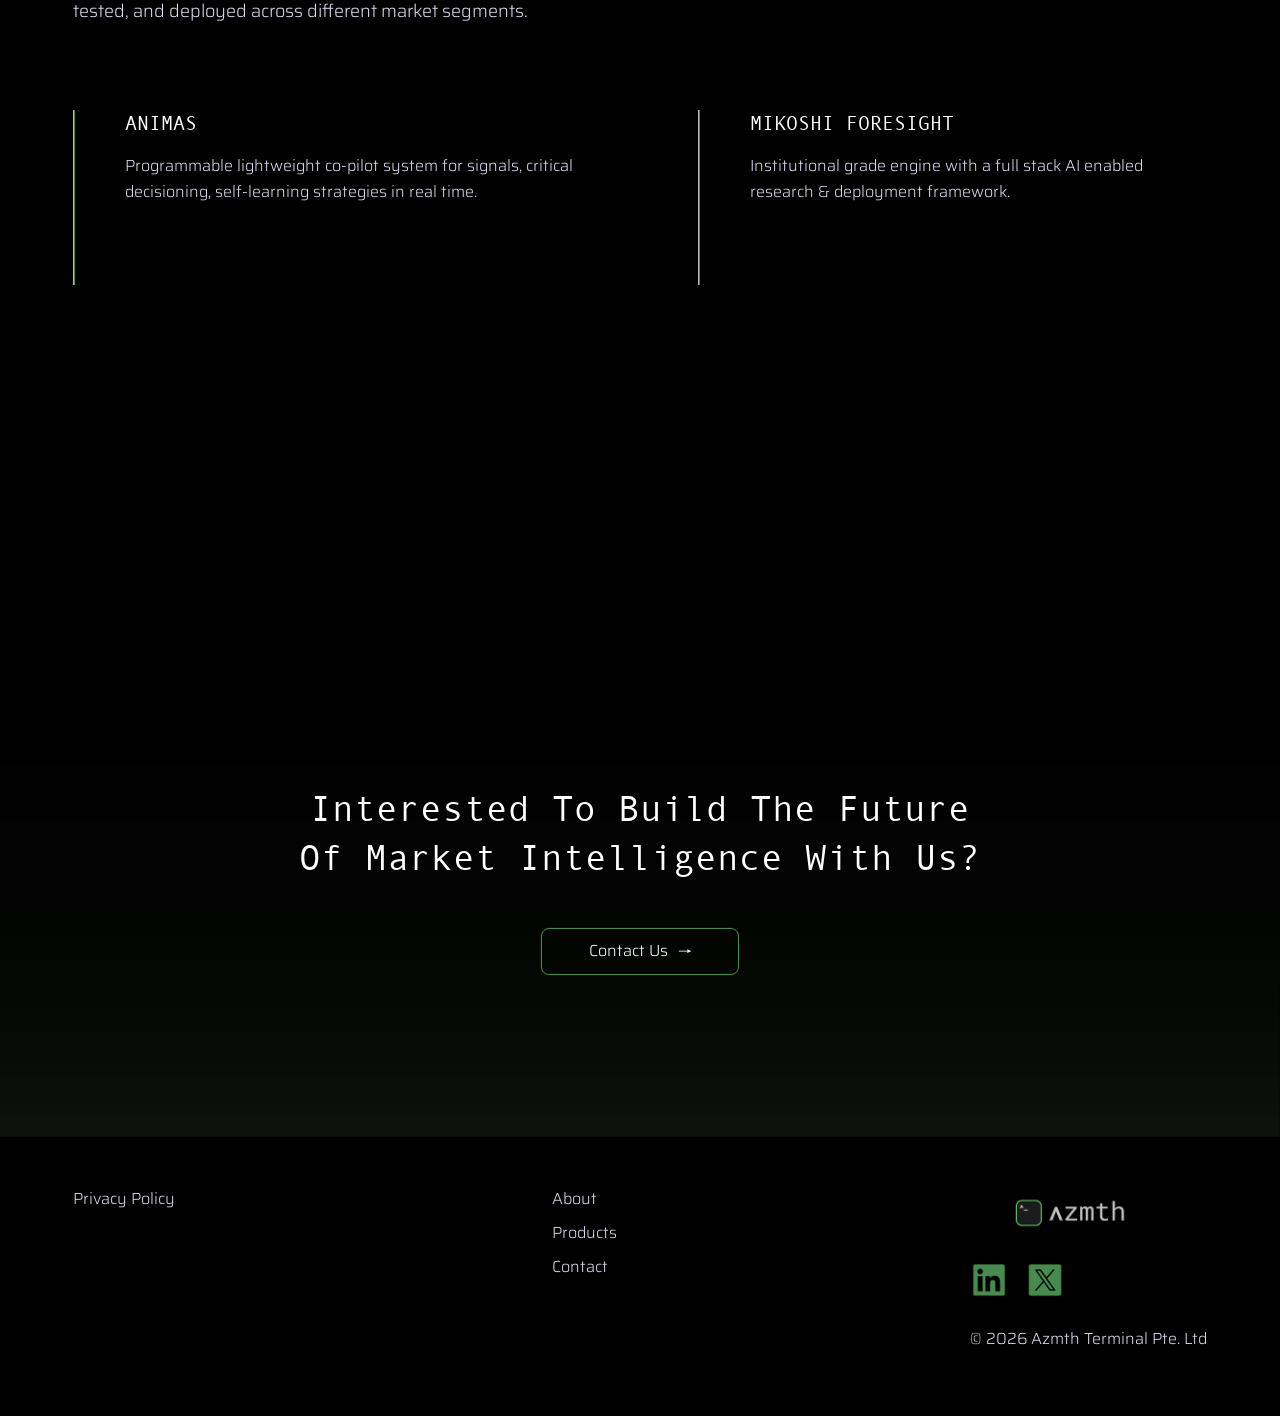
==== commit 1a600abc: "copywriting and spacing change" ====
--- a/index.html
+++ b/index.html
@@ -30,7 +30,6 @@
     <nav class="site-nav" aria-label="Main">
       <a href="#home">Home</a>
       <a href="#about">About</a>
-      <a href="https://azmth.gitbook.io/azmth-terminal" target="_blank" rel="noreferrer">Docs</a>
       <a href="#products">Products</a>
       <a href="mailto:noone@azmth.ai">Contact</a>
     </nav>
@@ -39,12 +38,8 @@
   <main id="home">
     <section class="hero-section" aria-labelledby="hero-title">
       <div class="hero-copy">
-        <h1 id="hero-title"><span class="copy-line">Building The Next Generation</span><span class="copy-line">Financial Intelligence Layer</span></h1>
-        <p><span class="copy-line">Azmth builds hyper-experiential financial intelligence infrastructure to serve</span><span class="copy-line">the demands of a discerning market disrupted by artificial intelligence.</span></p>
-        <div class="partner-logos" aria-label="Partner logos">
-          <img src="assets/azmth/nvidia-logo.png" alt="NVIDIA Inception Program">
-          <img src="assets/azmth/elevenlabs-logo.png" alt="ElevenLabs">
-        </div>
+        <h1 id="hero-title"><span class="copy-line">Building The Next Generation</span><span class="copy-line">Market Intelligence Layer.</span></h1>
+        <p><span class="copy-line">Azmth builds systematic and intelligent infrastructure for digital markets to</span><span class="copy-line">analyse and respond to a rapidly evolving microstructure enabled by artificial</span><span class="copy-line">intelligence and the rise of quantum computing.</span></p>
       </div>
       <div class="hero-mark" aria-hidden="true">
         <video src="assets/azmth/video-icon-loop.mp4" autoplay muted loop playsinline preload="auto"></video>
@@ -53,33 +48,31 @@
 
     <section id="about" class="statement-section" aria-labelledby="about-title">
       <div class="statement-copy">
-        <h2 id="about-title"><span class="copy-line">For A World Disrupted By AI,</span><span class="copy-line">We&rsquo;re Not Alienating Anyone.</span></h2>
-        <p><span class="copy-line">With a strategic approach to designing institutional-grade products made</span><span class="copy-line">relatable to both retail and institutional customers, we&rsquo;re creating new</span><span class="copy-line">meaningful ways to engage and enhance the experiences of everyone.</span></p>
+        <h2 id="about-title"><span class="copy-line">For A World Disrupted, The</span><span class="copy-line">Alpha Is Non-Linear.</span></h2>
+        <p><span class="copy-line">In a fragmented market that&rsquo;s undergoing change, the lifecycle of</span><span class="copy-line">the traditional alpha is heavily compressed to near zero. We&rsquo;re</span><span class="copy-line">creating AI tools to evaluate and optimize probabilistic models.</span></p>
       </div>
     </section>
 
     <section id="products" class="products-section" aria-labelledby="products-title">
       <div class="section-intro">
         <h2 id="products-title"><span class="copy-line">The Machinations Driving</span><span class="copy-line">Intelligent Capital Design.</span></h2>
-        <p><span class="copy-line">Azmth operates as the core infrastructure layer behind a new class of capital products.</span><span class="copy-line">Think of us as the kitchen where strategies are designed, tested, and deployed while our</span><span class="copy-line">products serve different types of capital.</span></p>
+        <p><span class="copy-line">As the core infrastructure layer behind a new class of market intelligent</span><span class="copy-line">products. Think of us as the kitchen where strategies are designed,</span><span class="copy-line">tested, and deployed across different market segments.</span></p>
       </div>
       <div class="product-grid">
         <article class="product-item">
-          <h3>Projekt Animas</h3>
-          <p>Programmable co-pilot agentic framework for critical decisioning, adaptive strategies in real time.</p>
-          <a class="outline-button" href="mailto:noone@azmth.ai?subject=Projekt%20Animas">Learn More <span aria-hidden="true">&rarr;</span></a>
+          <h3>Animas</h3>
+          <p>Programmable lightweight co-pilot system for signals, critical decisioning, self-learning strategies in real time.</p>
         </article>
         <article class="product-item">
-          <h3>EULERICS</h3>
-          <p>Institutional growth engine with autonomous deployment for highly scalable capital.</p>
-          <a class="outline-button" href="mailto:noone@azmth.ai?subject=EULERICS">Learn More <span aria-hidden="true">&rarr;</span></a>
+          <h3>Mikoshi Foresight</h3>
+          <p>Institutional grade engine with a full stack AI enabled research &amp; deployment framework.</p>
         </article>
       </div>
     </section>
 
     <section id="contact" class="contact-section" aria-labelledby="contact-title">
       <div class="contact-inner">
-        <h2 id="contact-title"><span class="copy-line">Interested To Build The Future</span><span class="copy-line">Of Financial Intelligence With Us?</span></h2>
+        <h2 id="contact-title"><span class="copy-line">Interested To Build The Future</span><span class="copy-line">Of Market Intelligence With Us?</span></h2>
         <a class="outline-button" href="mailto:noone@azmth.ai">Contact Us <span aria-hidden="true">&rarr;</span></a>
       </div>
     </section>
@@ -87,12 +80,11 @@
 
   <footer class="site-footer">
     <nav class="footer-column footer-column-primary" aria-label="Footer primary">
-      <a href="#about">About</a>
+      <a class="privacy-trigger" href="#privacy-policy">Privacy Policy</a>
     </nav>
     <nav class="footer-column footer-column-links" aria-label="Footer secondary">
-      <a class="privacy-trigger" href="#privacy-policy">Privacy Policy</a>
-      <a href="#products">Product</a>
-      <a href="https://azmth.gitbook.io/azmth-terminal" target="_blank" rel="noreferrer">Docs</a>
+      <a href="#about">About</a>
+      <a href="#products">Products</a>
       <a href="mailto:noone@azmth.ai">Contact</a>
     </nav>
     <div class="footer-brand">
--- a/css/azimuth-terminal.webflow.css
+++ b/css/azimuth-terminal.webflow.css
@@ -90,7 +90,7 @@
 .site-nav {
   display: flex;
   align-items: center;
-  gap: clamp(34px, 5.1vw, 92px);
+  gap: clamp(24px, 3.2vw, 56px);
   color: var(--muted);
   font-size: 16px;
   font-weight: 300;
@@ -193,19 +193,6 @@
 .hero-copy p {
   max-width: 1090px;
   margin-top: 18px;
-}
-
-.partner-logos {
-  display: flex;
-  align-items: center;
-  gap: 30px;
-  margin-top: 38px;
-}
-
-.partner-logos img {
-  width: auto;
-  height: 64px;
-  border-radius: 5px;
 }
 
 .hero-mark {
@@ -363,10 +350,10 @@
 .site-footer {
   display: grid;
   grid-template-columns: minmax(160px, 1fr) minmax(180px, 0.7fr) minmax(300px, 0.72fr);
-  gap: clamp(40px, 10vw, 230px);
-  min-height: 420px;
-  padding-top: 88px;
-  padding-bottom: 82px;
+  gap: clamp(28px, 5vw, 90px);
+  min-height: 280px;
+  padding-top: 52px;
+  padding-bottom: 54px;
   color: var(--muted);
   font-size: 16px;
   font-weight: 300;
@@ -378,7 +365,7 @@
   display: flex;
   flex-direction: column;
   align-items: flex-start;
-  gap: 92px;
+  gap: 14px;
 }
 
 .footer-brand {
@@ -393,8 +380,8 @@
 
 .social-links {
   display: flex;
-  gap: 34px;
-  margin-top: 74px;
+  gap: 18px;
+  margin-top: 24px;
 }
 
 .social-links a {
@@ -413,7 +400,7 @@
 }
 
 .footer-brand p {
-  margin: 90px 0 0;
+  margin: 30px 0 0;
   font-size: 16px;
   font-weight: 300;
 }
@@ -566,15 +553,6 @@
     line-height: 1.6;
   }
 
-  .partner-logos {
-    gap: 18px;
-    margin-top: 30px;
-  }
-
-  .partner-logos img {
-    height: 48px;
-  }
-
   .hero-mark {
     top: 532px;
     right: clamp(10px, 2.4vw, 18px);
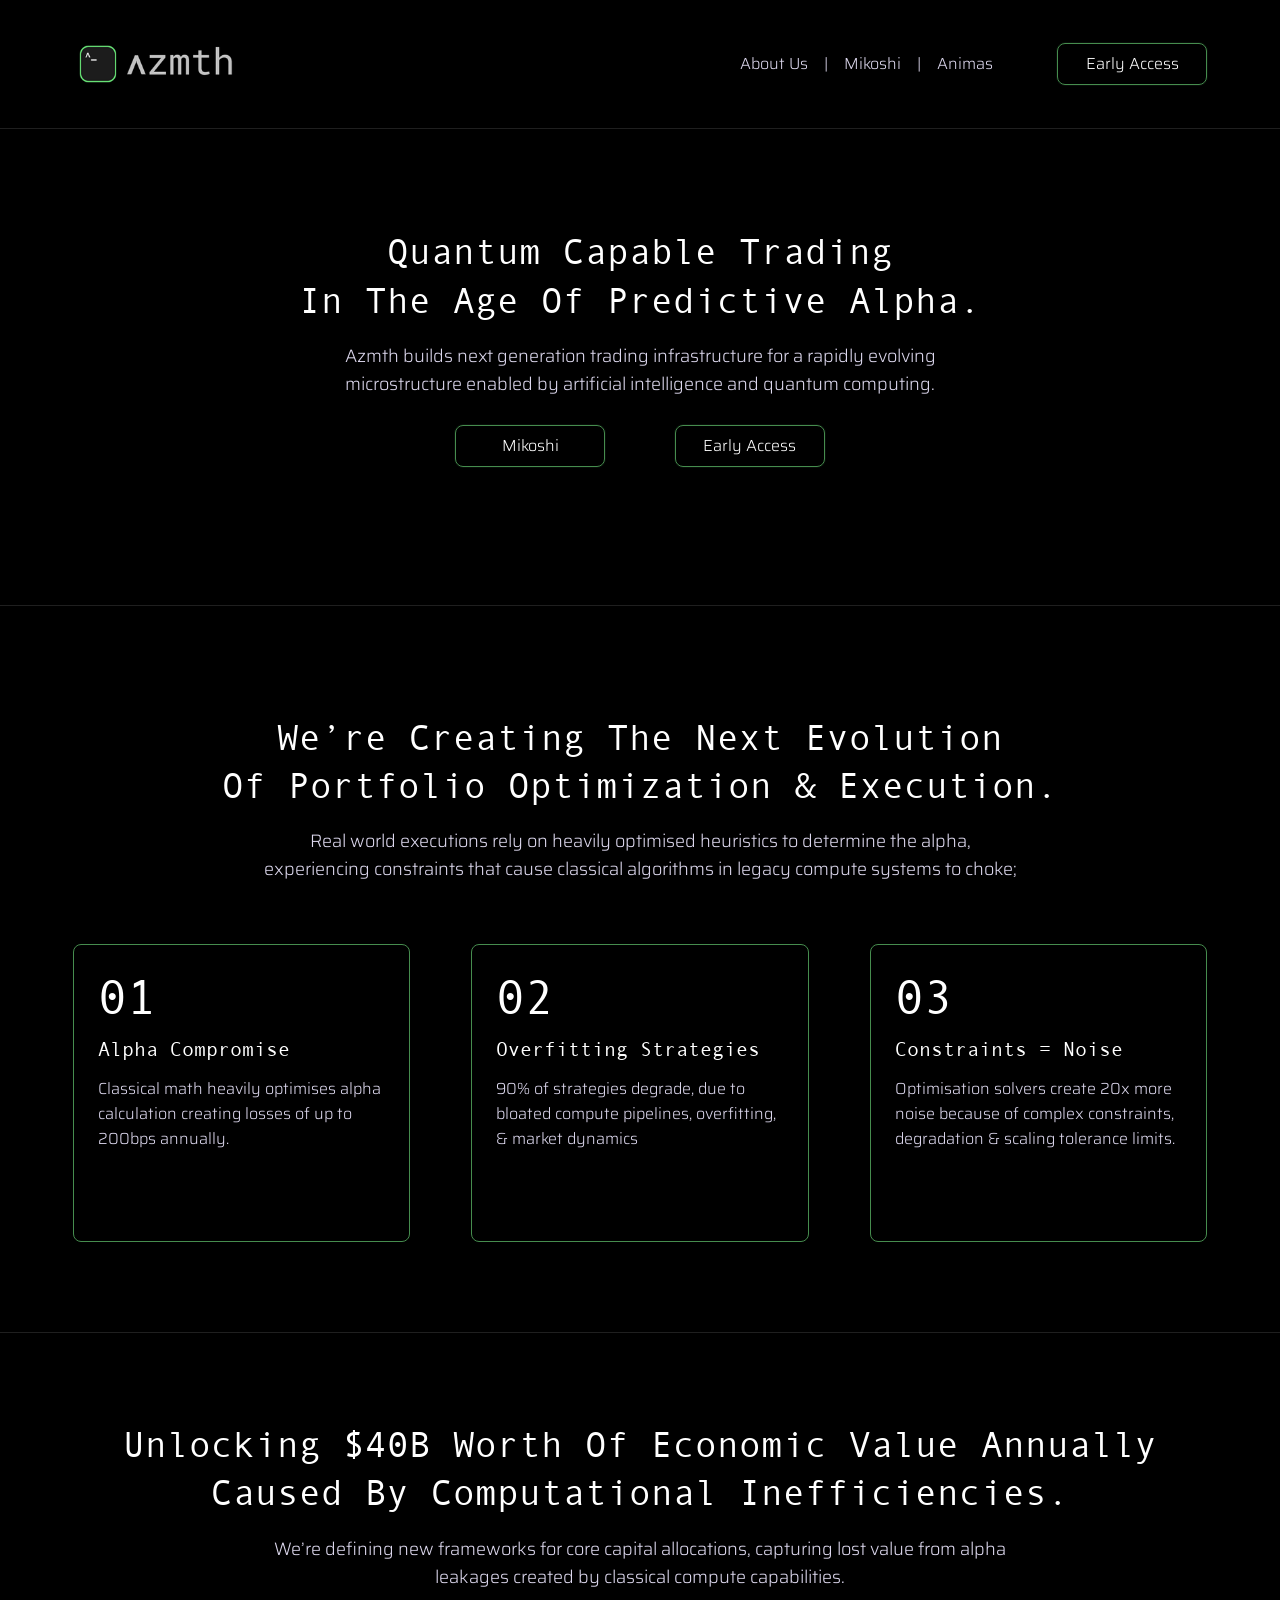
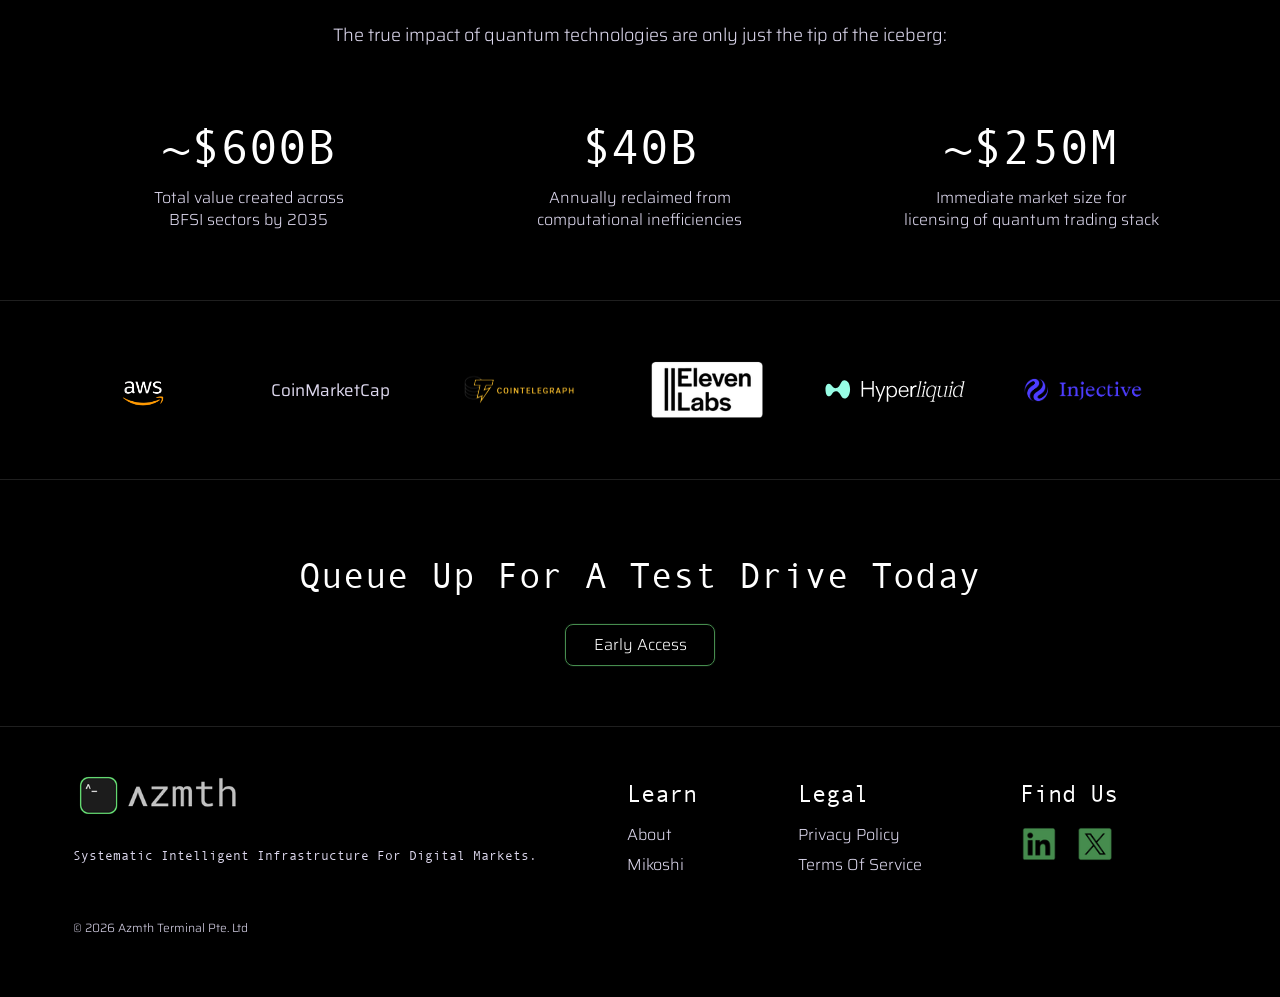
==== commit afd643ad: "Upgrades" ====
--- a/index.html
+++ b/index.html
@@ -14,7 +14,7 @@
   <link rel="preload" href="fonts/saira/Saira-Light.ttf" as="font" type="font/ttf" crossorigin>
   <link rel="stylesheet" href="css/normalize.css">
   <link rel="stylesheet" href="css/webflow.css">
-  <link rel="stylesheet" href="css/azimuth-terminal.webflow.css">
+  <link rel="stylesheet" href="css/azimuth-terminal.webflow.css?v=logo-carousel-1">
   <link rel="icon" href="images/favicon.png" type="image/png">
   <link rel="apple-touch-icon" href="images/webclip.png">
 </head>
@@ -28,74 +28,137 @@
       <span></span>
     </button>
     <nav class="site-nav" aria-label="Main">
-      <a href="#home">Home</a>
-      <a href="#about">About</a>
-      <a href="#products">Products</a>
-      <a href="mailto:noone@azmth.ai">Contact</a>
+      <a href="aboutUs.html">About Us</a>
+      <a href="mikoshi.html">Mikoshi</a>
+      <a href="https://projektanimas.azmth.ai/" target="_blank" rel="noopener noreferrer">Animas</a>
+      <a class="outline-button nav-access" href="https://forms.gle/Czc9RVbQYBpj58UT9" target="_blank" rel="noopener noreferrer">Early Access</a>
     </nav>
   </header>
 
   <main id="home">
     <section class="hero-section" aria-labelledby="hero-title">
       <div class="hero-copy">
-        <h1 id="hero-title"><span class="copy-line">Building The Next Generation</span><span class="copy-line">Market Intelligence Layer.</span></h1>
-        <p><span class="copy-line">Azmth builds systematic and intelligent infrastructure for digital markets to</span><span class="copy-line">analyse and respond to a rapidly evolving microstructure enabled by artificial</span><span class="copy-line">intelligence and the rise of quantum computing.</span></p>
-      </div>
-      <div class="hero-mark" aria-hidden="true">
-        <video src="assets/azmth/video-icon-loop.mp4" autoplay muted loop playsinline preload="auto"></video>
+        <h1 id="hero-title"><span class="copy-line">Quantum Capable Trading</span><span class="copy-line">In The Age Of Predictive Alpha.</span></h1>
+        <p>Azmth builds next generation trading infrastructure for a rapidly evolving<br class="desktop-break"> microstructure enabled by artificial intelligence and quantum computing.</p>
+        <div class="hero-actions">
+          <a class="outline-button" href="mikoshi.html">Mikoshi</a>
+          <a class="outline-button" href="https://forms.gle/Czc9RVbQYBpj58UT9" target="_blank" rel="noopener noreferrer">Early Access</a>
+        </div>
       </div>
     </section>
 
     <section id="about" class="statement-section" aria-labelledby="about-title">
       <div class="statement-copy">
-        <h2 id="about-title"><span class="copy-line">For A World Disrupted, The</span><span class="copy-line">Alpha Is Non-Linear.</span></h2>
-        <p><span class="copy-line">In a fragmented market that&rsquo;s undergoing change, the lifecycle of</span><span class="copy-line">the traditional alpha is heavily compressed to near zero. We&rsquo;re</span><span class="copy-line">creating AI tools to evaluate and optimize probabilistic models.</span></p>
+        <h2 id="about-title"><span class="copy-line">We&rsquo;re Creating The Next Evolution</span><span class="copy-line">Of Portfolio Optimization &amp; Execution.</span></h2>
+        <p>Real world executions rely on heavily optimised heuristics to determine the alpha,<br class="desktop-break"> experiencing constraints that cause classical algorithms in legacy compute systems to choke;</p>
+      </div>
+      <div class="challenge-grid">
+        <article class="challenge-card">
+          <span class="challenge-number">01</span>
+          <h3>Alpha Compromise</h3>
+          <p>Classical math heavily optimises alpha calculation creating losses of up to 200bps annually.</p>
+        </article>
+        <article class="challenge-card">
+          <span class="challenge-number">02</span>
+          <h3>Overfitting Strategies</h3>
+          <p>90% of strategies degrade, due to bloated compute pipelines, overfitting, &amp; market dynamics</p>
+        </article>
+        <article class="challenge-card">
+          <span class="challenge-number">03</span>
+          <h3>Constraints = Noise</h3>
+          <p>Optimisation solvers create 20x more noise because of complex constraints, degradation &amp; scaling tolerance limits.</p>
+        </article>
       </div>
     </section>
 
-    <section id="products" class="products-section" aria-labelledby="products-title">
-      <div class="section-intro">
-        <h2 id="products-title"><span class="copy-line">The Machinations Driving</span><span class="copy-line">Intelligent Capital Design.</span></h2>
-        <p><span class="copy-line">As the core infrastructure layer behind a new class of market intelligent</span><span class="copy-line">products. Think of us as the kitchen where strategies are designed,</span><span class="copy-line">tested, and deployed across different market segments.</span></p>
+    <section id="impact" class="impact-section" aria-labelledby="impact-title">
+      <h2 id="impact-title"><span class="copy-line">Unlocking $40B Worth Of Economic Value Annually</span><span class="copy-line">Caused By Computational Inefficiencies.</span></h2>
+      <p>We&rsquo;re defining new frameworks for core capital allocations, capturing lost value from alpha<br class="desktop-break"> leakages created by classical compute capabilities.</p>
+      <p class="impact-note">The true impact of quantum technologies are only just the tip of the iceberg:</p>
+      <div class="metrics-grid">
+        <div class="metric"><span class="metric-value">~$600B</span><p>Total value created across<br> BFSI sectors by 2035</p></div>
+        <div class="metric"><span class="metric-value">$40B</span><p>Annually reclaimed from<br> computational inefficiencies</p></div>
+        <div class="metric"><span class="metric-value">~$250M</span><p>Immediate market size for<br> licensing of quantum trading stack</p></div>
       </div>
-      <div class="product-grid">
-        <article class="product-item">
-          <h3>Animas</h3>
-          <p>Programmable lightweight co-pilot system for signals, critical decisioning, self-learning strategies in real time.</p>
-        </article>
-        <article class="product-item">
-          <h3>Mikoshi Foresight</h3>
-          <p>Institutional grade engine with a full stack AI enabled research &amp; deployment framework.</p>
-        </article>
+    </section>
+
+    <section class="logo-section" aria-label="Technology ecosystem">
+      <div class="logo-carousel">
+        <div class="logo-track">
+      <div class="logo-strip">
+        <img src="assets/azmth/aws-logo.svg" alt="AWS">
+        <span class="logo-placeholder">CoinMarketCap</span>
+        <img src="assets/azmth/cointelegraph-logo.svg" alt="Cointelegraph">
+        <img src="assets/azmth/elevenlabs-logo.png" alt="ElevenLabs">
+        <img src="assets/azmth/hyperliquid-logo.svg" alt="Hyperliquid">
+        <img src="assets/azmth/injective-logo.svg" alt="Injective">
+        <img class="nvidia-logo" src="assets/azmth/nvidia-logo.png" alt="NVIDIA Inception Program">
+        <img src="assets/azmth/polymarket-logo.svg" alt="Polymarket">
+      </div>
+      <div class="logo-strip" aria-hidden="true">
+        <img src="assets/azmth/aws-logo.svg" alt="AWS">
+        <span class="logo-placeholder">CoinMarketCap</span>
+        <img src="assets/azmth/cointelegraph-logo.svg" alt="Cointelegraph">
+        <img src="assets/azmth/elevenlabs-logo.png" alt="ElevenLabs">
+        <img src="assets/azmth/hyperliquid-logo.svg" alt="Hyperliquid">
+        <img src="assets/azmth/injective-logo.svg" alt="Injective">
+        <img class="nvidia-logo" src="assets/azmth/nvidia-logo.png" alt="NVIDIA Inception Program">
+        <img src="assets/azmth/polymarket-logo.svg" alt="Polymarket">
+      </div>
+        </div>
       </div>
     </section>
 
     <section id="contact" class="contact-section" aria-labelledby="contact-title">
       <div class="contact-inner">
-        <h2 id="contact-title"><span class="copy-line">Interested To Build The Future</span><span class="copy-line">Of Market Intelligence With Us?</span></h2>
-        <a class="outline-button" href="mailto:noone@azmth.ai">Contact Us <span aria-hidden="true">&rarr;</span></a>
+        <h2 id="contact-title">Queue Up For A Test Drive Today</h2>
+        <a class="outline-button" href="https://forms.gle/Czc9RVbQYBpj58UT9" target="_blank" rel="noopener noreferrer">Early Access</a>
       </div>
     </section>
   </main>
 
   <footer class="site-footer">
-    <nav class="footer-column footer-column-primary" aria-label="Footer primary">
-      <a class="privacy-trigger" href="#privacy-policy">Privacy Policy</a>
+    <div class="footer-brand">
+      <a href="#home" aria-label="Azmth home"><img src="assets/azmth/azmth-logo.png" alt="Azmth"></a>
+      <p class="footer-tagline">Systematic Intelligent Infrastructure For Digital Markets.</p>
+      <p class="footer-copyright">&copy; 2026 Azmth Terminal Pte. Ltd</p>
+    </div>
+    <nav class="footer-column" aria-label="Learn">
+      <h3>Learn</h3>
+      <a href="aboutUs.html">About</a>
+      <a href="mikoshi.html">Mikoshi</a>
     </nav>
-    <nav class="footer-column footer-column-links" aria-label="Footer secondary">
-      <a href="#about">About</a>
-      <a href="#products">Products</a>
-      <a href="mailto:noone@azmth.ai">Contact</a>
+    <nav class="footer-column" aria-label="Legal">
+      <h3>Legal</h3>
+      <a href="#privacy-policy">Privacy Policy</a>
+      <a href="#terms-of-service">Terms Of Service</a>
     </nav>
-    <div class="footer-brand">
-      <img src="assets/azmth/azmth-logo.png" alt="Azmth">
+    <div class="footer-column">
+      <h3>Find Us</h3>
       <div class="social-links" aria-label="Social links">
         <a href="https://www.linkedin.com/company/azmuth-terminal/posts/?feedView=all" target="_blank" rel="noreferrer" aria-label="LinkedIn"><img src="assets/azmth/linkedin-icon.png" alt=""></a>
         <a href="https://x.com/azmth_ai" target="_blank" rel="noreferrer" aria-label="X"><img src="assets/azmth/x-icon.png" alt=""></a>
       </div>
-      <p>&copy; 2026 Azmth Terminal Pte. Ltd</p>
     </div>
   </footer>
+
+  <div id="animas" class="privacy-dialog" role="dialog" aria-modal="true" aria-labelledby="animas-title">
+    <div class="privacy-dialog-inner">
+      <a class="privacy-close" href="#home" aria-label="Close Animas details">&times;</a>
+      <h2 id="animas-title">Animas</h2>
+      <p>Programmable lightweight co-pilot system for signals, critical decisioning, self-learning strategies in real time.</p>
+      <p><a href="https://forms.gle/Czc9RVbQYBpj58UT9" target="_blank" rel="noopener noreferrer">Request Early Access &rarr;</a></p>
+    </div>
+  </div>
+
+  <div id="terms-of-service" class="privacy-dialog" role="dialog" aria-modal="true" aria-labelledby="terms-title">
+    <div class="privacy-dialog-inner">
+      <a class="privacy-close" href="#contact" aria-label="Close terms of service">&times;</a>
+      <h2 id="terms-title">Terms Of Service</h2>
+      <p>Terms of Service are coming soon.</p>
+      <p>For enquiries, contact <a href="mailto:noone@azmth.ai">noone@azmth.ai</a>.</p>
+    </div>
+  </div>
 
   <div id="privacy-policy" class="privacy-dialog" role="dialog" aria-modal="true" aria-labelledby="privacy-title">
     <div class="privacy-dialog-inner">
--- a/css/azimuth-terminal.webflow.css
+++ b/css/azimuth-terminal.webflow.css
@@ -79,8 +79,9 @@
   width: 100%;
   max-width: var(--content-max);
   margin: 0 auto;
-  padding: 58px var(--page-pad) 18px;
-  background: linear-gradient(180deg, #000000 0%, rgba(0, 0, 0, 0.86) 68%, rgba(0, 0, 0, 0) 100%);
+  padding: 30px var(--page-pad);
+  background: var(--bg);
+  border-bottom: 1px solid rgba(255, 255, 255, 0.12);
 }
 
 .brand {
@@ -90,11 +91,23 @@
 .site-nav {
   display: flex;
   align-items: center;
-  gap: clamp(24px, 3.2vw, 56px);
+  gap: 0;
   color: var(--muted);
   font-size: 16px;
   font-weight: 300;
   line-height: 1.1;
+}
+
+.site-nav > a:not(.nav-access) + a:not(.nav-access)::before {
+  content: "|";
+  margin: 0 16px;
+  color: var(--muted);
+}
+
+.site-nav .nav-access {
+  width: 150px;
+  height: 42px;
+  margin: 0 0 0 clamp(28px, 5vw, 76px);
 }
 
 .site-nav a,
@@ -131,7 +144,8 @@
 
 .hero-section,
 .statement-section,
-.products-section,
+.impact-section,
+.logo-section,
 .contact-section,
 .site-footer {
   width: 100%;
@@ -142,26 +156,12 @@
 }
 
 .statement-section,
-.products-section,
+.impact-section,
 .contact-section {
   scroll-margin-top: 126px;
 }
 
-.hero-section {
-  position: relative;
-  display: flex;
-  min-height: 100vh;
-  padding-top: 235px;
-  padding-bottom: 94px;
-}
-
-.hero-copy {
-  width: min(1160px, 78vw);
-}
-
-h1,
-h2,
-h3 {
+h1, h2, h3 {
   margin: 0;
   color: var(--text);
   font-family: "Andale Mono Local", "Courier New", monospace;
@@ -169,21 +169,31 @@
   letter-spacing: 0;
 }
 
-.copy-line {
-  display: block;
-}
+.copy-line { display: block; }
+
+.hero-section {
+  display: flex;
+  align-items: center;
+  justify-content: center;
+  min-height: 606px;
+  padding-top: 185px;
+  padding-bottom: 95px;
+  border-bottom: 1px solid rgba(255, 255, 255, 0.12);
+  text-align: center;
+}
+
+.hero-copy { width: 100%; }
 
 h1 {
   max-width: 1030px;
+  margin: 0 auto;
   font-size: 36px;
   line-height: 1.34;
 }
 
 .hero-copy p,
 .statement-copy p,
-.section-intro p,
-.product-item p {
-  margin: 0;
+.impact-section > p {
   color: var(--muted);
   font-size: 18px;
   font-weight: 300;
@@ -192,102 +202,128 @@
 
 .hero-copy p {
   max-width: 1090px;
-  margin-top: 18px;
-}
-
-.hero-mark {
-  position: absolute;
-  top: 532px;
-  right: clamp(72px, 10.5vw, 180px);
-  width: 159px;
-  height: 159px;
-}
-
-.hero-mark video {
-  width: 100%;
-  height: 100%;
-  object-fit: contain;
-  mix-blend-mode: screen;
+  margin: 18px auto 0;
+}
+
+.hero-actions {
+  display: flex;
+  justify-content: center;
+  gap: clamp(24px, 5.4vw, 78px);
+  margin-top: 26px;
+}
+
+.hero-actions .outline-button {
+  width: 150px;
+  height: 42px;
+  margin-top: 0;
 }
 
 .statement-section {
-  display: flex;
-  justify-content: center;
-  min-height: 48vh;
-  padding-top: 118px;
-  padding-bottom: 70px;
-}
-
-.statement-copy {
-  width: min(1070px, 75vw);
-  text-align: right;
-}
-
-.statement-copy h2 {
-  max-width: none;
-  font-size: 36px;
-  line-height: 1.34;
-}
-
-.statement-copy p {
-  margin-top: 34px;
-}
-
-.products-section {
-  min-height: 100vh;
-  padding-top: 82px;
-  padding-bottom: 128px;
-}
-
-.section-intro {
-  max-width: 1490px;
-}
-
-.section-intro h2 {
-  max-width: 1030px;
-  font-size: 36px;
-  line-height: 1.34;
-}
-
-.section-intro p {
-  max-width: 1435px;
-  margin-top: 32px;
-}
-
-.product-grid {
+  padding-top: 108px;
+  padding-bottom: 90px;
+  border-bottom: 1px solid rgba(255, 255, 255, 0.12);
+}
+
+.statement-copy { width: 100%; text-align: center; }
+
+.statement-copy h2 { font-size: 36px; line-height: 1.34; }
+.statement-copy p { margin: 18px 0 0; }
+
+.challenge-grid {
   display: grid;
-  grid-template-columns: repeat(2, minmax(0, 1fr));
-  gap: clamp(62px, 9vw, 160px);
-  margin-top: 84px;
-}
-
-.product-item {
-  position: relative;
-  min-height: 246px;
-  padding-left: 52px;
-}
-
-.product-item::before {
-  content: "";
-  position: absolute;
-  top: 0;
-  left: 0;
-  width: 2px;
-  height: 175px;
-  background: linear-gradient(90deg, rgba(255, 255, 255, 0.72) 0 1px, var(--green) 1px 2px);
-}
-
-.product-item h3 {
-  font-size: 20px;
-  line-height: 1.35;
-  text-transform: uppercase;
-}
-
-.product-item p {
-  max-width: 630px;
-  margin-top: 16px;
-  font-size: 16px;
-  line-height: 1.6;
+  grid-template-columns: repeat(3, minmax(0, 1fr));
+  gap: clamp(24px, 4.8vw, 70px);
+  margin-top: 60px;
+}
+
+.challenge-card {
+  min-height: 298px;
+  padding: 26px 24px;
+  border: 1px solid var(--green);
+  border-radius: 8px;
+}
+
+.challenge-number {
+  display: block;
+  margin-bottom: 12px;
+  font-family: "Andale Mono Local", "Courier New", monospace;
+  font-size: 48px;
+  line-height: 1.1;
+}
+
+.challenge-card h3 { font-size: 20px; line-height: 1.35; }
+.challenge-card p { margin: 14px 0 0; color: var(--muted); font-size: 16px; line-height: 1.55; }
+
+.impact-section {
+  padding-top: 88px;
+  padding-bottom: 68px;
+  text-align: center;
+  border-bottom: 1px solid rgba(255, 255, 255, 0.12);
+}
+
+.impact-section h2 { font-size: 36px; line-height: 1.34; }
+.impact-section > p { margin: 18px 0 0; }
+.impact-section > .impact-note { margin-top: 30px; }
+
+.metrics-grid {
+  display: grid;
+  grid-template-columns: repeat(3, minmax(0, 1fr));
+  gap: 40px;
+  margin-top: 70px;
+}
+
+.metric-value {
+  font-family: "Andale Mono Local", "Courier New", monospace;
+  font-size: 48px;
+  line-height: 1.2;
+}
+
+.metric p { margin: 10px 0 0; color: var(--muted); font-size: 16px; line-height: 1.4; }
+
+.logo-section {
+  padding-top: 54px;
+  padding-bottom: 54px;
+  border-bottom: 1px solid rgba(255, 255, 255, 0.12);
+}
+
+.logo-carousel {
+  overflow: hidden;
+  width: 100%;
+  mask-image: linear-gradient(to right, transparent, #000 5%, #000 95%, transparent);
+}
+
+.logo-track {
+  display: flex;
+  width: max-content;
+  animation: logo-scroll 32s linear infinite;
+}
+
+.logo-carousel:hover .logo-track {
+  animation-play-state: paused;
+}
+
+.logo-strip {
+  display: flex;
+  flex-shrink: 0;
+  align-items: center;
+  gap: 48px;
+  padding-right: 48px;
+}
+
+.logo-strip > img { flex-shrink: 0; width: 140px; height: 70px; object-fit: contain; }
+.logo-strip > .nvidia-logo { width: 140px; }
+.logo-placeholder { width: 140px; flex-shrink: 0; color: var(--muted); font-size: 17px; font-weight: 400; white-space: nowrap; text-align: center; }
+
+@keyframes logo-scroll {
+  from { transform: translateX(0); }
+  to { transform: translateX(-50%); }
+}
+
+@media (prefers-reduced-motion: reduce) {
+  .logo-carousel { mask-image: none; }
+  .logo-track { width: 100%; animation: none; }
+  .logo-strip { flex-wrap: wrap; justify-content: center; width: 100%; padding-right: 0; gap: 28px; }
+  .logo-strip[aria-hidden="true"] { display: none; }
 }
 
 .outline-button {
@@ -302,39 +338,31 @@
   border-radius: 8px;
   color: #ffffff;
   background: rgba(0, 0, 0, 0.2);
-  box-shadow: 0 0 0 1px rgba(70, 140, 78, 0.1), 0 0 22px rgba(70, 140, 78, 0);
+  box-shadow: 0 0 0 1px rgba(70, 140, 78, 0.1);
   font-size: 16px;
   font-weight: 300;
   line-height: 1;
   transition: border-color 180ms ease, box-shadow 180ms ease, background 180ms ease;
 }
 
-.outline-button:hover,
-.outline-button:focus-visible {
+.outline-button:hover, .outline-button:focus-visible {
   border-color: #6ec878;
   background: rgba(70, 140, 78, 0.12);
   box-shadow: 0 0 28px var(--green-soft);
 }
 
-.outline-button span {
-  margin-left: 10px;
-}
-
 .contact-section {
-  position: relative;
   display: flex;
   align-items: center;
   justify-content: center;
-  min-height: 56vh;
-  padding-top: 118px;
-  padding-bottom: 126px;
-  background-image: linear-gradient(180deg, rgba(0, 0, 0, 0.2) 0%, rgba(0, 0, 0, 0.08) 100%), url("../assets/azmth/footer-gradient.png");
-  background-position: center;
-  background-size: cover;
+  min-height: 240px;
+  padding-top: 72px;
+  padding-bottom: 60px;
+  border-bottom: 1px solid rgba(255, 255, 255, 0.12);
 }
 
 .contact-inner {
-  width: min(1160px, 84vw);
+  width: 100%;
   text-align: center;
 }
 
@@ -344,44 +372,57 @@
 }
 
 .contact-section .outline-button {
-  margin-top: 46px;
+  width: 150px;
+  height: 42px;
+  margin-top: 24px;
 }
 
 .site-footer {
   display: grid;
-  grid-template-columns: minmax(160px, 1fr) minmax(180px, 0.7fr) minmax(300px, 0.72fr);
-  gap: clamp(28px, 5vw, 90px);
-  min-height: 280px;
-  padding-top: 52px;
-  padding-bottom: 54px;
+  grid-template-columns: minmax(0, 2.5fr) minmax(90px, .65fr) minmax(140px, .9fr) minmax(115px, .9fr);
+  gap: 36px;
+  min-height: 270px;
+  padding-top: 34px;
+  padding-bottom: 44px;
   color: var(--muted);
   font-size: 16px;
   font-weight: 300;
   line-height: 1.25;
-  border-top: 1px solid rgba(255, 255, 255, 0.05);
 }
 
 .footer-column {
   display: flex;
   flex-direction: column;
   align-items: flex-start;
-  gap: 14px;
-}
-
-.footer-brand {
-  justify-self: end;
-}
-
-.footer-brand > img {
-  width: 200.7px;
-  height: 48px;
-  object-fit: contain;
+  gap: 10px;
+  padding-top: 18px;
+}
+
+.footer-column h3 {
+  margin-bottom: 6px;
+  font-size: 24px;
+  line-height: 1.25;
+}
+
+.footer-brand img {
+  width: 170px;
+}
+
+.footer-brand .footer-tagline {
+  margin: 16px 0 0;
+  font-family: "Andale Mono Local", "Courier New", monospace;
+  font-size: 13px;
+  line-height: 1.5;
+}
+
+.footer-brand .footer-copyright {
+  margin: 54px 0 0;
+  font-size: 12px;
 }
 
 .social-links {
   display: flex;
   gap: 18px;
-  margin-top: 24px;
 }
 
 .social-links a {
@@ -397,12 +438,6 @@
 
 .social-links a:hover {
   transform: translateY(-2px);
-}
-
-.footer-brand p {
-  margin: 30px 0 0;
-  font-size: 16px;
-  font-weight: 300;
 }
 
 .privacy-dialog {
@@ -466,26 +501,13 @@
 }
 
 @media (max-width: 1024px) {
-  .site-header {
-    padding-top: 38px;
-  }
-
-  .site-nav {
-    gap: 34px;
-  }
-
-  .hero-section {
-    padding-top: 180px;
-  }
-
-  .hero-copy,
-  .statement-copy,
-  .contact-inner {
-    width: 100%;
-  }
-
-  .product-grid {
-    gap: 48px;
+  .site-nav > a:not(.nav-access) + a:not(.nav-access)::before {
+    margin: 0 12px;
+  }
+
+  .site-footer {
+    grid-template-columns: minmax(0, 1.7fr) minmax(75px, .5fr) minmax(125px, .8fr) minmax(100px, .7fr);
+    gap: 20px;
   }
 }
 
@@ -519,8 +541,16 @@
     display: flex;
   }
 
+  .site-nav > a:not(.nav-access) + a:not(.nav-access)::before {
+    content: none;
+  }
+
+  .site-nav .nav-access {
+    margin: 0;
+  }
+
   .hero-section {
-    min-height: 820px;
+    min-height: 590px;
     padding-top: 154px;
     padding-bottom: 70px;
   }
@@ -535,105 +565,205 @@
 
   h1,
   .statement-copy h2,
-  .section-intro h2,
+  .impact-section h2,
   .contact-section h2 {
     font-size: clamp(28px, 8.6vw, 36px);
     line-height: 1.25;
   }
 
-  .hero-copy p,
-  .statement-copy p,
-  .section-intro p {
-    font-size: 18px;
-    line-height: 1.48;
-  }
-
-  .product-item p {
-    font-size: 16px;
-    line-height: 1.6;
-  }
-
-  .hero-mark {
-    top: 532px;
-    right: clamp(10px, 2.4vw, 18px);
-    width: clamp(132px, 25vw, 159px);
-    height: clamp(132px, 25vw, 159px);
+  .desktop-break {
+    display: none;
+  }
+
+  .hero-actions {
+    gap: 20px;
+  }
+
+  .hero-actions .outline-button {
+    width: 140px;
+  }
+
+  .challenge-grid,
+  .metrics-grid {
+    grid-template-columns: 1fr;
+    gap: 24px;
+    margin-top: 40px;
+  }
+
+  .challenge-card {
+    min-height: 220px;
   }
 
   .statement-section,
-  .products-section,
+  .impact-section,
   .contact-section {
     min-height: auto;
-    padding-top: 88px;
-    padding-bottom: 88px;
-  }
-
-  .statement-section {
-    padding-bottom: 54px;
-  }
-
-  .products-section {
-    padding-top: 54px;
-  }
-
-  .statement-copy {
-    text-align: right;
-  }
-
-  .product-grid {
-    grid-template-columns: 1fr;
-    margin-top: 58px;
-  }
-
-  .product-item {
+    padding-top: 72px;
+    padding-bottom: 72px;
+  }
+
+  .metrics-grid {
+    gap: 38px;
+  }
+
+  .logo-placeholder {
+    font-size: 16px;
+  }
+
+  .site-footer {
+    grid-template-columns: repeat(2, minmax(0, 1fr));
+    gap: 26px 20px;
     min-height: 0;
-    padding-left: 28px;
-  }
-
-  .product-item::before {
-    height: 175px;
-  }
-
-  .outline-button {
-    width: 198px;
-    height: 47px;
-    margin-top: 34px;
-  }
-
-  .contact-section {
-    background-position: 60% center;
-  }
-
-  .site-footer {
-    grid-template-columns: 1fr;
-    gap: 22px;
-    min-height: 0;
-    padding-top: 64px;
-  }
-
-  .footer-column {
-    gap: 22px;
+    padding-top: 38px;
   }
 
   .footer-brand {
-    justify-self: start;
-  }
-
-  .footer-brand {
-    margin-top: 34px;
-  }
-
-  .social-links {
-    margin-top: 34px;
-  }
-
-  .footer-brand p {
-    margin-top: 42px;
-  }
-}
-
-@media (max-width: 480px) {
-  .hero-mark {
-    top: 620px;
-  }
-}
+    grid-column: 1 / -1;
+  }
+
+  .footer-brand .footer-copyright {
+    margin-top: 24px;
+  }
+}
+
+/* Mikoshi shares the main site's fonts, palette, navigation and footer. */
+.mikoshi-hero,
+.mikoshi-features,
+.mikoshi-actions {
+  width: 100%;
+  max-width: var(--content-max);
+  margin: 0 auto;
+  padding-left: var(--page-pad);
+  padding-right: var(--page-pad);
+}
+
+.mikoshi-hero {
+  position: relative;
+  min-height: 640px;
+  padding-top: 210px;
+  padding-bottom: 100px;
+  border-bottom: 1px solid rgba(255, 255, 255, 0.12);
+}
+
+.mikoshi-copy h1 {
+  max-width: 1060px;
+  margin: 0;
+}
+
+.mikoshi-copy p {
+  max-width: 55%;
+  margin: 20px 0 0;
+  color: var(--muted);
+  font-size: 18px;
+  line-height: 1.55;
+}
+
+.mikoshi-preview {
+  position: absolute;
+  right: var(--page-pad);
+  bottom: 0;
+  display: flex;
+  flex-direction: column;
+  justify-content: space-between;
+  width: 38%;
+  aspect-ratio: 16 / 9;
+  padding: 0;
+  overflow: hidden;
+  border: 1px solid var(--green);
+  border-bottom: 0;
+  border-radius: 8px 8px 0 0;
+  background: #050705;
+}
+
+.mikoshi-preview iframe {
+  display: block;
+  width: 100%;
+  height: 100%;
+  aspect-ratio: 16 / 9;
+  border: 0;
+}
+
+.mikoshi-features { padding-top: 72px; padding-bottom: 60px; }
+.mikoshi-features .challenge-grid { margin-top: 0; }
+.mikoshi-features .challenge-card { min-height: 298px; }
+.mikoshi-features .challenge-card h2 { font-size: 20px; line-height: 1.35; }
+
+.mikoshi-actions {
+  display: grid;
+  grid-template-columns: repeat(2, minmax(0, 1fr));
+  gap: 60px;
+  padding-top: 76px;
+  padding-bottom: 70px;
+  border-bottom: 1px solid rgba(255, 255, 255, 0.12);
+  text-align: center;
+}
+
+.mikoshi-actions h2 { font-size: 36px; line-height: 1.34; }
+.mikoshi-actions .outline-button { width: 150px; height: 42px; margin-top: 24px; }
+
+@media (max-width: 1100px) {
+  .mikoshi-hero { min-height: auto; padding-top: 180px; padding-bottom: 0; }
+  .mikoshi-copy p { max-width: 760px; }
+  .mikoshi-preview { position: relative; right: auto; width: 60%; margin: 56px 0 0 auto; }
+}
+
+@media (max-width: 760px) {
+  .mikoshi-hero { padding-top: 150px; }
+  .mikoshi-copy h1, .mikoshi-actions h2 { font-size: clamp(28px, 8.6vw, 36px); line-height: 1.25; }
+  .mikoshi-preview { width: 100%; }
+  .mikoshi-features { padding-top: 48px; padding-bottom: 24px; }
+  .mikoshi-features .challenge-card { min-height: 0; }
+  .mikoshi-actions { grid-template-columns: 1fr; gap: 54px; padding-top: 54px; padding-bottom: 64px; }
+}
+
+/* About Us uses the same site typography, palette and shared navigation. */
+.about-hero,
+.about-animas,
+.about-team {
+  width: 100%;
+  max-width: var(--content-max);
+  margin: 0 auto;
+  padding-left: var(--page-pad);
+  padding-right: var(--page-pad);
+  border-bottom: 1px solid rgba(255, 255, 255, 0.12);
+}
+
+.about-hero {
+  padding-top: 210px;
+  padding-bottom: 80px;
+  text-align: center;
+}
+
+.about-hero h1 { max-width: 1200px; }
+.about-intro { max-width: 1000px; margin: 20px auto 0; color: var(--muted); font-size: 18px; line-height: 1.55; }
+.about-hero .metrics-grid { max-width: 1140px; margin: 64px auto 0; }
+
+.about-animas {
+  display: grid;
+  grid-template-columns: 1.1fr 1fr;
+  align-items: center;
+  gap: 50px;
+  padding-top: 30px;
+  padding-bottom: 30px;
+}
+
+.about-animas h2, .about-team h2 { font-size: 36px; line-height: 1.34; }
+.about-animas p { max-width: 650px; margin: 20px 0 0; color: var(--muted); font-size: 18px; line-height: 1.55; }
+.about-animas .outline-button { width: 150px; height: 42px; margin-top: 24px; }
+.about-laptop { width: 100%; height: auto; object-fit: contain; }
+
+.about-team { padding-top: 80px; padding-bottom: 90px; text-align: center; }
+.team-grid { display: grid; grid-template-columns: repeat(4, minmax(0, 1fr)); gap: 48px 28px; max-width: 1160px; margin: 44px auto 0; }
+.team-portrait { display: grid; place-items: center; width: 96px; height: 96px; margin: 0 auto 16px; border: 1px solid var(--green); border-radius: 8px; color: var(--muted); background: #050705; font-family: "Andale Mono Local", "Courier New", monospace; font-size: 28px; }
+.team-member h3 { font-size: 18px; line-height: 1.4; }
+.team-role { margin: 6px 0 0; color: #6ec878; font-size: 15px; line-height: 1.4; }
+.team-bio { margin: 10px 0 0; color: var(--muted); font-size: 14px; line-height: 1.5; }
+
+@media (max-width: 760px) {
+  .about-hero { padding-top: 150px; padding-bottom: 64px; }
+  .about-hero h1, .about-animas h2, .about-team h2 { font-size: clamp(28px, 8.6vw, 36px); line-height: 1.25; }
+  .about-hero .metrics-grid { margin-top: 42px; }
+  .about-animas { grid-template-columns: 1fr; gap: 20px; padding-top: 64px; padding-bottom: 20px; }
+  .about-team { padding-top: 64px; padding-bottom: 64px; }
+  .team-grid { grid-template-columns: repeat(2, minmax(0, 1fr)); gap: 36px 20px; }
+}
